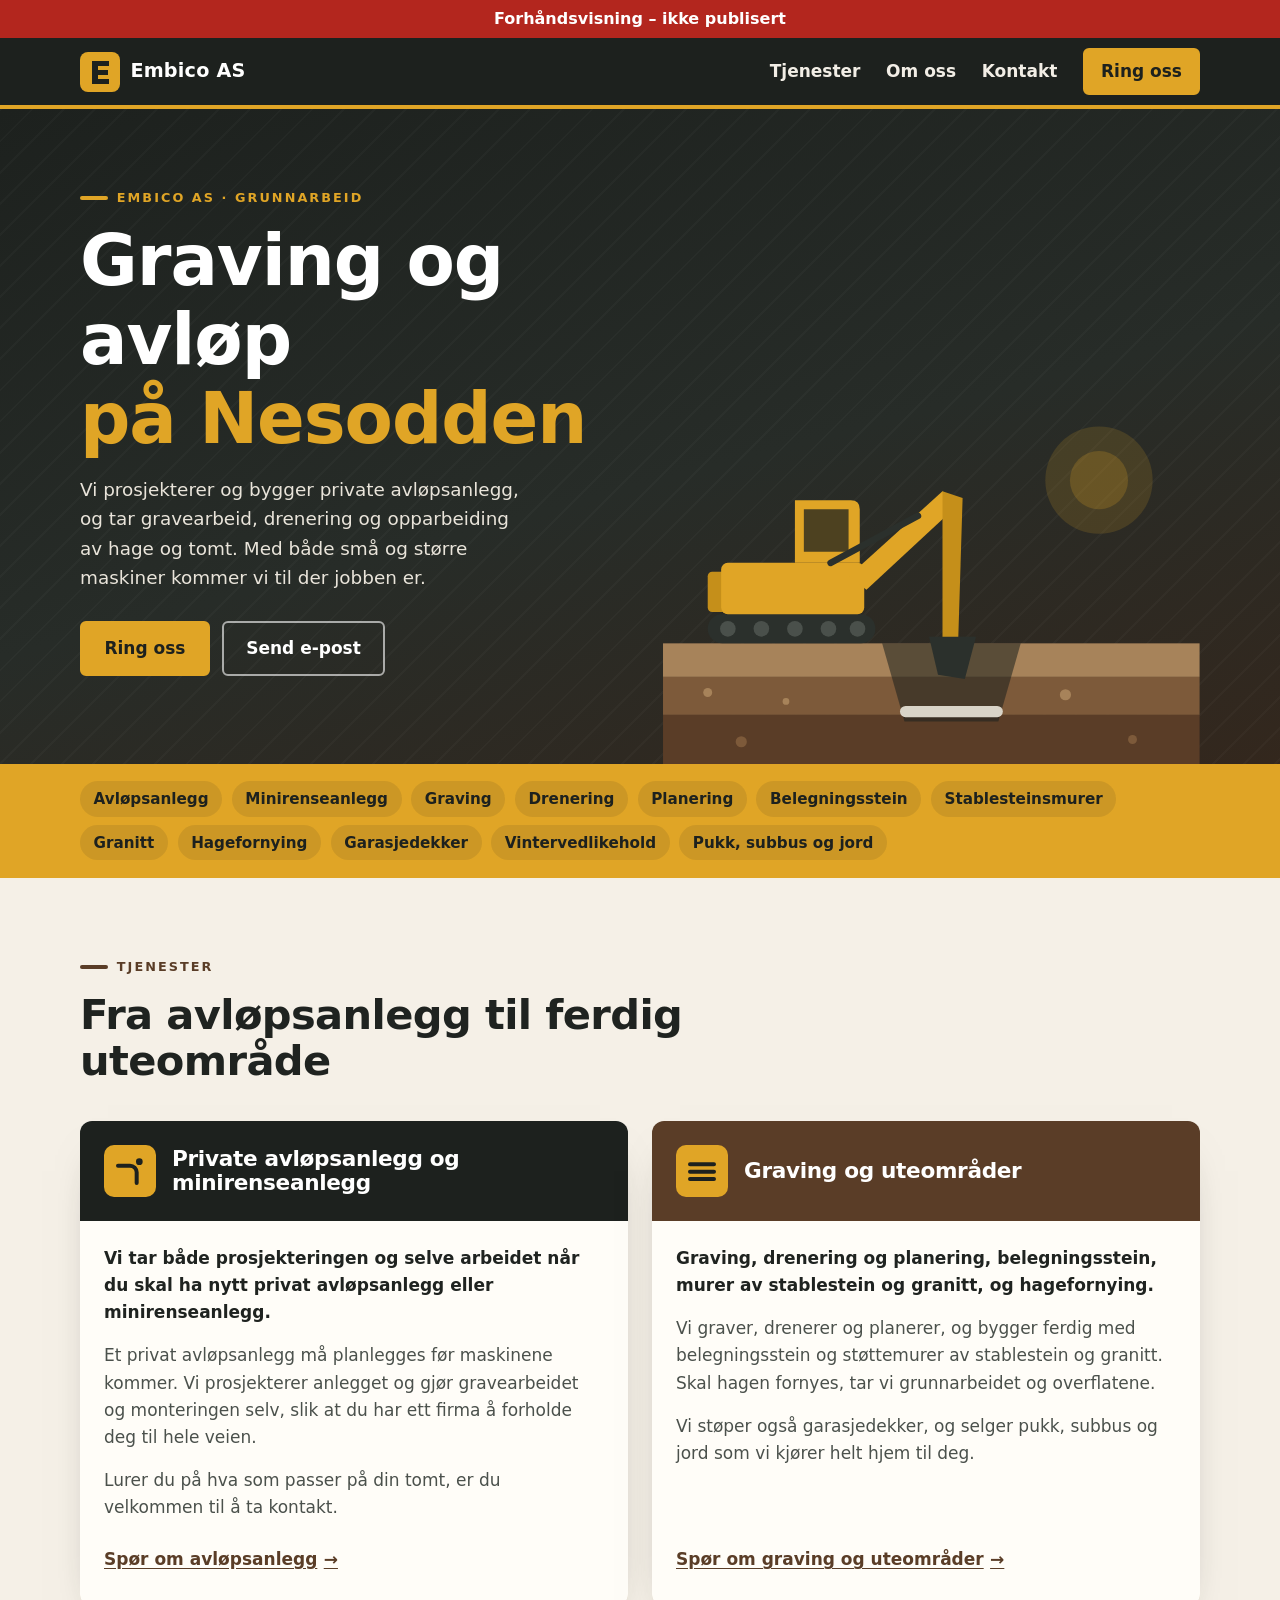
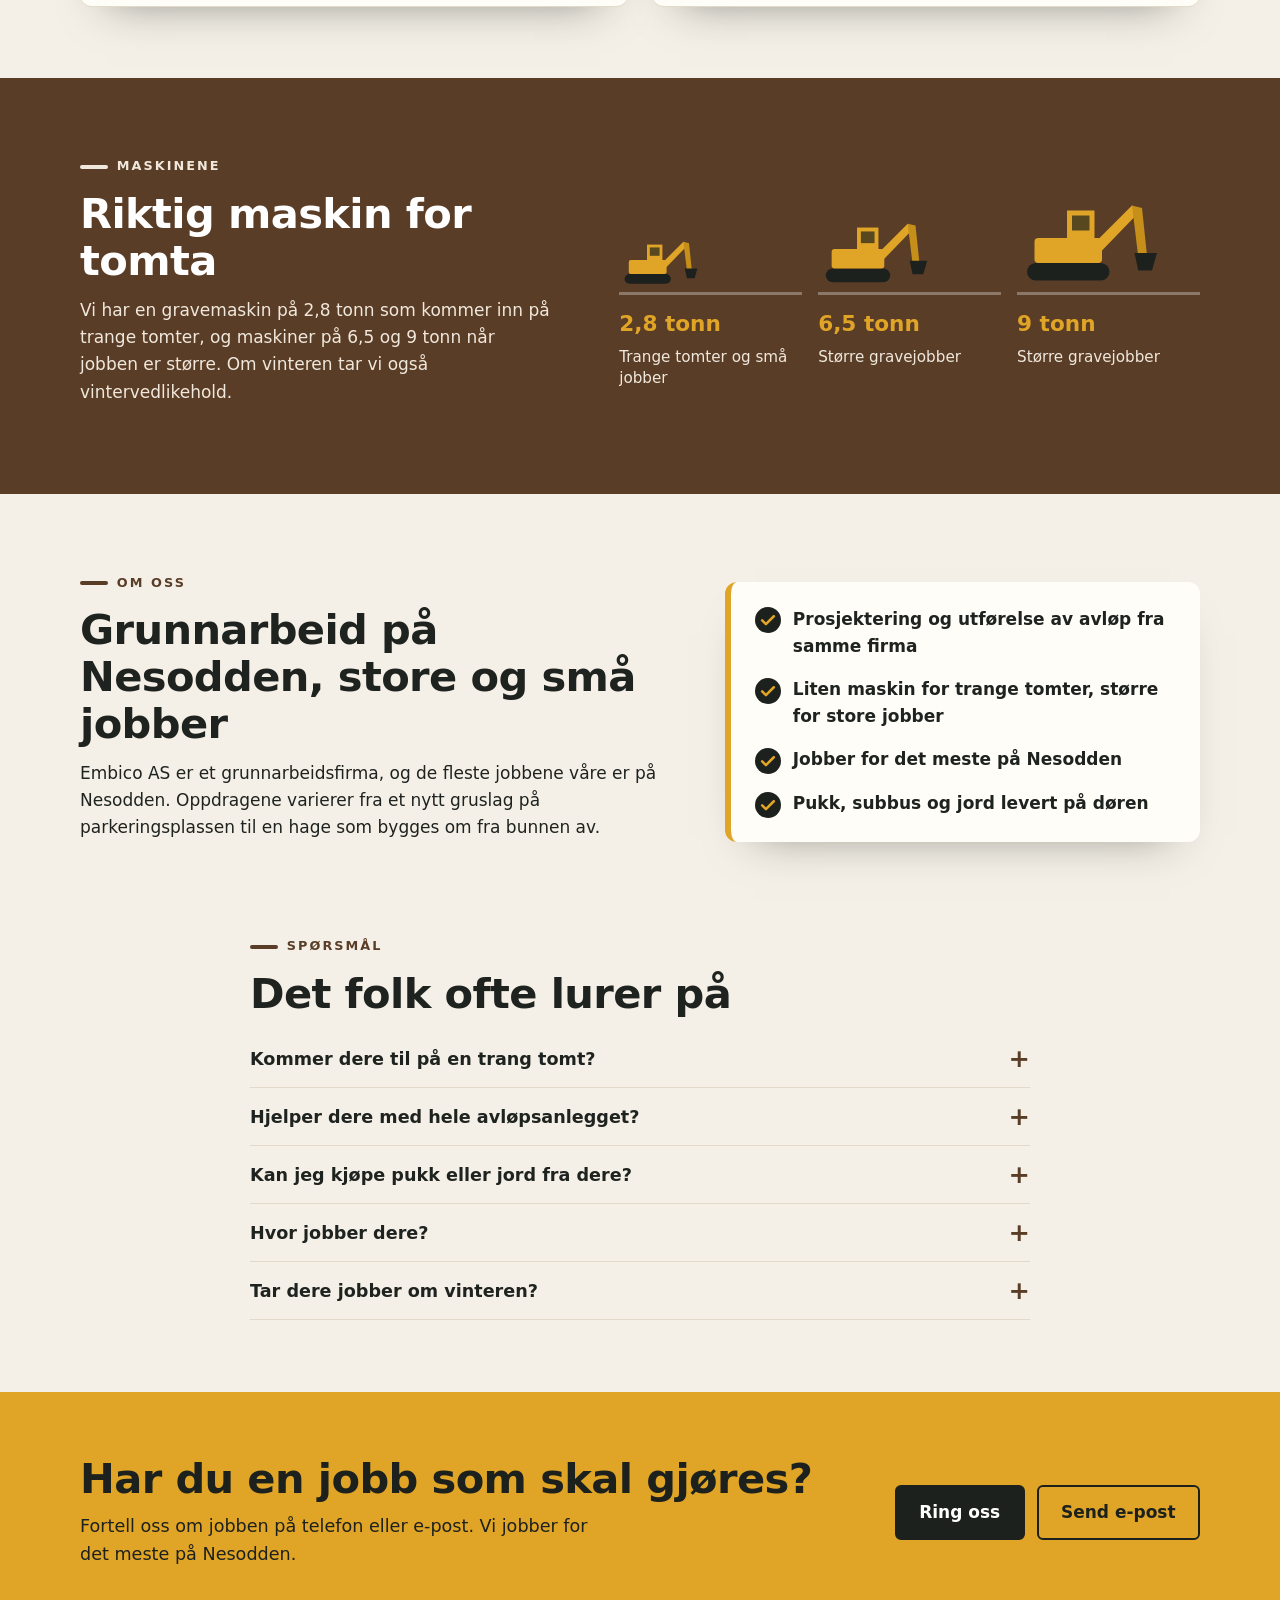
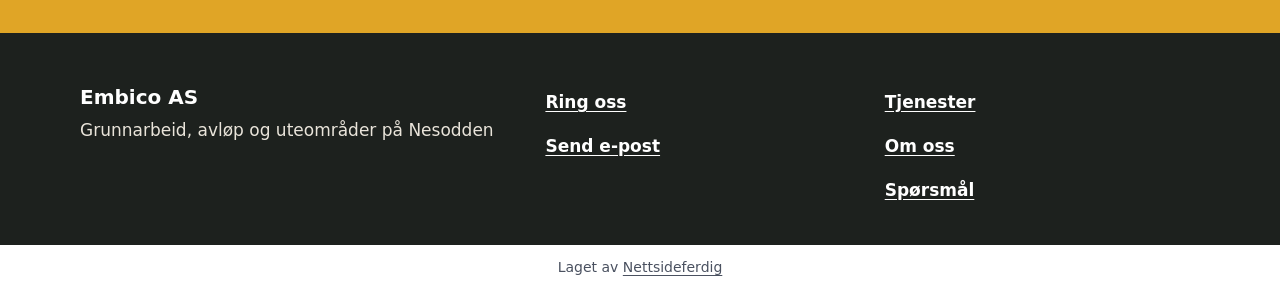
==== index.html @ fac458a9 "Forhåndsvisning" ====
<!doctype html>
<html lang="nb">
<head>
<meta charset="utf-8">
<meta name="viewport" content="width=device-width, initial-scale=1">
<title>Graving Nesodden – avløp og grunnarbeid | Embico AS</title>
<meta name="description" content="Graving, drenering, private avløpsanlegg og minirenseanlegg, belegningsstein og murer på Nesodden. Embico AS tar store og små jobber.">
<link rel="canonical" href="https://andersmathisen7-design.github.io/side-embico-as-648cda55/">
<meta property="og:type" content="website">
<meta property="og:locale" content="nb_NO">
<meta property="og:site_name" content="Embico AS">
<meta property="og:title" content="Graving Nesodden – avløp og grunnarbeid | Embico AS">
<meta property="og:description" content="Graving, drenering, private avløpsanlegg og minirenseanlegg, belegningsstein og murer på Nesodden. Embico AS tar store og små jobber.">
<meta property="og:url" content="https://andersmathisen7-design.github.io/side-embico-as-648cda55/">
<meta http-equiv="Content-Security-Policy" content="default-src 'none'; style-src 'self'; img-src 'self'; manifest-src 'self'; worker-src 'self'; script-src 'self'">
<link rel="stylesheet" href="./style.css">
<meta name="theme-color" content="#e0a526">
<link rel="manifest" href="./manifest.webmanifest">
<link rel="icon" href="./icon.svg" type="image/svg+xml">
<script src="./pwa.js" defer></script>
<meta name="robots" content="noindex,nofollow">
<script type="application/ld+json">{"@context":"https://schema.org","@type":"HomeAndConstructionBusiness","name":"Embico AS","description":"Graving, drenering, private avløpsanlegg og minirenseanlegg, belegningsstein og murer på Nesodden. Embico AS tar store og små jobber.","email":"post@embico.no","areaServed":"Nesodden","url":"https://andersmathisen7-design.github.io/side-embico-as-648cda55","telephone":"955 29 686"}</script>
</head>
<body>
<div class="forhandsstripe">Forhåndsvisning – ikke publisert</div>
<header class="topp"><div class="wrap topp-inner"><a class="logo" href="./" aria-label="Til forsiden"><svg viewBox="0 0 40 40" aria-hidden="true"><rect width="40" height="40" rx="8" fill="#e0a526"/><path d="M12 9h17v5H18v4h10v5H18v4h11v5H12z" fill="#1d211e"/></svg><span>Embico AS</span></a><nav aria-label="Hovedmeny"><ul><li><a href="./#tjenester">Tjenester</a></li><li><a href="./#om">Om oss</a></li><li><a href="./#kontakt">Kontakt</a></li><li><a class="knapp liten" href="tel:95529686">Ring oss</a></li></ul></nav></div></header>
<main>
<section class="hero" aria-labelledby="h-topp"><div class="wrap hero-grid"><div class="hero-tekst"><p class="kicker">Embico AS · grunnarbeid</p><h1 id="h-topp">Graving og avløp <span>på Nesodden</span></h1><p class="ingress">Vi prosjekterer og bygger private avløpsanlegg, og tar gravearbeid, drenering og opparbeiding av hage og tomt. Med både små og større maskiner kommer vi til der jobben er.</p><div class="knapper"><a class="knapp" href="tel:95529686">Ring oss</a><a class="knapp sekundar" href="mailto:post@embico.no">Send e-post</a></div></div><div class="hero-figur"><svg viewBox="0 0 480 340" aria-hidden="true"><circle cx="390" cy="86" r="48" fill="#e0a526" opacity=".16"/><circle cx="390" cy="86" r="26" fill="#e0a526" opacity=".22"/><rect x="0" y="232" width="480" height="30" fill="#a7835a"/><rect x="0" y="262" width="480" height="34" fill="#7d5a3a"/><rect x="0" y="296" width="480" height="44" fill="#5a3d27"/><circle cx="40" cy="276" r="4" fill="#a7835a"/><circle cx="110" cy="284" r="3" fill="#a7835a"/><circle cx="360" cy="278" r="5" fill="#a7835a"/><circle cx="420" cy="318" r="4" fill="#7d5a3a"/><circle cx="70" cy="320" r="5" fill="#7d5a3a"/><path d="M196 232L216 302H300L320 232Z" fill="#1d211e" opacity=".55"/><rect x="212" y="288" width="92" height="10" rx="5" fill="#d9d4c8"/><rect x="40" y="206" width="150" height="26" rx="13" fill="#2b302c"/><circle cx="58" cy="219" r="7" fill="#4a504b"/><circle cx="88" cy="219" r="7" fill="#4a504b"/><circle cx="118" cy="219" r="7" fill="#4a504b"/><circle cx="148" cy="219" r="7" fill="#4a504b"/><circle cx="174" cy="219" r="7" fill="#4a504b"/><rect x="40" y="168" width="22" height="36" rx="4" fill="#c58f1a"/><rect x="52" y="160" width="128" height="46" rx="6" fill="#e0a526"/><path d="M118 104H168Q176 104 176 112V160H118Z" fill="#e0a526"/><path d="M126 112H166V150H126Z" fill="#1d211e" opacity=".75"/><path d="M166 172L250 96L264 108L182 184Z" fill="#e0a526"/><line x1="150" y1="160" x2="228" y2="118" stroke="#2b302c" stroke-width="6" stroke-linecap="round"/><path d="M250 96L268 102L264 232L250 230Z" fill="#c58f1a"/><path d="M238 226H280L270 264L246 260Z" fill="#2b302c"/></svg></div></div></section><section class="stikkord" aria-label="Dette gjør vi"><div class="wrap"><ul class="chips"><li>Avløpsanlegg</li><li>Minirenseanlegg</li><li>Graving</li><li>Drenering</li><li>Planering</li><li>Belegningsstein</li><li>Stablesteinsmurer</li><li>Granitt</li><li>Hagefornying</li><li>Garasjedekker</li><li>Vintervedlikehold</li><li>Pukk, subbus og jord</li></ul></div></section><section id="tjenester" class="tjenester" aria-labelledby="h-tj"><div class="wrap"><div class="seksjon-topp"><p class="kicker mork">Tjenester</p><h2 id="h-tj">Fra avløpsanlegg til ferdig uteområde</h2></div><div class="kort-grid"><article class="tjeneste"><div class="tj-topp"><svg class="ikon" viewBox="0 0 48 48" aria-hidden="true"><path d="M6 16h18a10 10 0 0 1 10 10v16" fill="none" stroke="currentColor" stroke-width="6" stroke-linecap="round"/><circle cx="38" cy="10" r="5" fill="currentColor"/></svg><h3>Private avløpsanlegg og minirenseanlegg</h3></div><div class="tj-kropp"><p class="kort">Vi tar både prosjekteringen og selve arbeidet når du skal ha nytt privat avløpsanlegg eller minirenseanlegg.</p><p>Et privat avløpsanlegg må planlegges før maskinene kommer. Vi prosjekterer anlegget og gjør gravearbeidet og monteringen selv, slik at du har ett firma å forholde deg til hele veien.</p><p>Lurer du på hva som passer på din tomt, er du velkommen til å ta kontakt.</p><a class="pil" href="./#kontakt">Spør om avløpsanlegg</a></div></article><article class="tjeneste jord"><div class="tj-topp"><svg class="ikon" viewBox="0 0 48 48" aria-hidden="true"><path d="M6 14h36M6 25h36M6 36h36" fill="none" stroke="currentColor" stroke-width="6" stroke-linecap="round"/></svg><h3>Graving og uteområder</h3></div><div class="tj-kropp"><p class="kort">Graving, drenering og planering, belegningsstein, murer av stablestein og granitt, og hagefornying.</p><p>Vi graver, drenerer og planerer, og bygger ferdig med belegningsstein og støttemurer av stablestein og granitt. Skal hagen fornyes, tar vi grunnarbeidet og overflatene.</p><p>Vi støper også garasjedekker, og selger pukk, subbus og jord som vi kjører helt hjem til deg.</p><a class="pil" href="./#kontakt">Spør om graving og uteområder</a></div></article></div></div></section><section class="maskiner" aria-labelledby="h-mask"><div class="wrap mask-grid"><div class="mask-intro"><p class="kicker">Maskinene</p><h2 id="h-mask">Riktig maskin for tomta</h2><p>Vi har en gravemaskin på 2,8 tonn som kommer inn på trange tomter, og maskiner på 6,5 og 9 tonn når jobben er større. Om vinteren tar vi også vintervedlikehold.</p></div><ul class="mask-liste"><li><div class="gm-boks"><svg class="gm gm-s" viewBox="0 0 120 80" aria-hidden="true"><rect x="8" y="60" width="66" height="14" rx="7" fill="#1d211e"/><rect x="14" y="40" width="54" height="20" rx="3" fill="#e0a526"/><path d="M40 18H62V40H40Z" fill="#e0a526"/><path d="M44 22H58V34H44Z" fill="#1d211e" opacity=".7"/><path d="M62 44L92 14L98 19L68 50Z" fill="#e0a526"/><path d="M92 14L100 16L104 54L97 55Z" fill="#c58f1a"/><path d="M94 52H112L108 66H97Z" fill="#1d211e"/></svg></div><strong>2,8 tonn</strong><span>Trange tomter og små jobber</span></li><li><div class="gm-boks"><svg class="gm gm-m" viewBox="0 0 120 80" aria-hidden="true"><rect x="8" y="60" width="66" height="14" rx="7" fill="#1d211e"/><rect x="14" y="40" width="54" height="20" rx="3" fill="#e0a526"/><path d="M40 18H62V40H40Z" fill="#e0a526"/><path d="M44 22H58V34H44Z" fill="#1d211e" opacity=".7"/><path d="M62 44L92 14L98 19L68 50Z" fill="#e0a526"/><path d="M92 14L100 16L104 54L97 55Z" fill="#c58f1a"/><path d="M94 52H112L108 66H97Z" fill="#1d211e"/></svg></div><strong>6,5 tonn</strong><span>Større gravejobber</span></li><li><div class="gm-boks"><svg class="gm gm-l" viewBox="0 0 120 80" aria-hidden="true"><rect x="8" y="60" width="66" height="14" rx="7" fill="#1d211e"/><rect x="14" y="40" width="54" height="20" rx="3" fill="#e0a526"/><path d="M40 18H62V40H40Z" fill="#e0a526"/><path d="M44 22H58V34H44Z" fill="#1d211e" opacity=".7"/><path d="M62 44L92 14L98 19L68 50Z" fill="#e0a526"/><path d="M92 14L100 16L104 54L97 55Z" fill="#c58f1a"/><path d="M94 52H112L108 66H97Z" fill="#1d211e"/></svg></div><strong>9 tonn</strong><span>Større gravejobber</span></li></ul></div></section><section id="om" class="om" aria-labelledby="h-om"><div class="wrap om-grid"><div><p class="kicker mork">Om oss</p><h2 id="h-om">Grunnarbeid på Nesodden, store og små jobber</h2><p>Embico AS er et grunnarbeidsfirma, og de fleste jobbene våre er på Nesodden. Oppdragene varierer fra et nytt gruslag på parkeringsplassen til en hage som bygges om fra bunnen av.</p></div><ul class="fordeler"><li><svg viewBox="0 0 24 24" aria-hidden="true"><path d="M5 12.5l4.5 4.5L19 7.5" fill="none" stroke="currentColor" stroke-width="3" stroke-linecap="round" stroke-linejoin="round"/></svg>Prosjektering og utførelse av avløp fra samme firma</li><li><svg viewBox="0 0 24 24" aria-hidden="true"><path d="M5 12.5l4.5 4.5L19 7.5" fill="none" stroke="currentColor" stroke-width="3" stroke-linecap="round" stroke-linejoin="round"/></svg>Liten maskin for trange tomter, større for store jobber</li><li><svg viewBox="0 0 24 24" aria-hidden="true"><path d="M5 12.5l4.5 4.5L19 7.5" fill="none" stroke="currentColor" stroke-width="3" stroke-linecap="round" stroke-linejoin="round"/></svg>Jobber for det meste på Nesodden</li><li><svg viewBox="0 0 24 24" aria-hidden="true"><path d="M5 12.5l4.5 4.5L19 7.5" fill="none" stroke="currentColor" stroke-width="3" stroke-linecap="round" stroke-linejoin="round"/></svg>Pukk, subbus og jord levert på døren</li></ul></div></section><section id="sporsmal" class="faq" aria-labelledby="h-faq"><div class="wrap smal"><p class="kicker mork">Spørsmål</p><h2 id="h-faq">Det folk ofte lurer på</h2><details><summary>Kommer dere til på en trang tomt?</summary><p>Ja. Vi har en gravemaskin på 2,8 tonn som passer til små jobber der det er lite plass.</p></details><details><summary>Hjelper dere med hele avløpsanlegget?</summary><p>Vi tar både prosjekteringen og utførelsen av private avløpsanlegg og minirenseanlegg.</p></details><details><summary>Kan jeg kjøpe pukk eller jord fra dere?</summary><p>Ja, vi selger pukk, subbus og jord og kjører det hjem til deg.</p></details><details><summary>Hvor jobber dere?</summary><p>Vi jobber for det meste på Nesodden.</p></details><details><summary>Tar dere jobber om vinteren?</summary><p>Ja, vi tar vintervedlikehold.</p></details></div></section><section id="kontakt" class="kontakt" aria-labelledby="h-kontakt"><div class="wrap kontakt-boks"><div><h2 id="h-kontakt">Har du en jobb som skal gjøres?</h2><p>Fortell oss om jobben på telefon eller e-post. Vi jobber for det meste på Nesodden.</p></div><div class="knapper"><a class="knapp mork" href="tel:95529686">Ring oss</a><a class="knapp kant" href="mailto:post@embico.no">Send e-post</a></div></div></section>
</main>
<footer class="bunn"><div class="wrap bunn-grid"><div><p class="bunn-navn">Embico AS</p><p>Grunnarbeid, avløp og uteområder på Nesodden</p></div><address><a href="tel:95529686">Ring oss</a><a href="mailto:post@embico.no">Send e-post</a></address><nav aria-label="Bunnmeny"><a href="./#tjenester">Tjenester</a><a href="./#om">Om oss</a><a href="./#sporsmal">Spørsmål</a></nav></div></footer>
<p class="nf-byra">Laget av <a href="https://nettsideferdig.no/">Nettsideferdig</a></p>
</body>
</html>
---- style.css ----
/* Fast fra Sidefabrikken: bestillingswidgeten. */
:root { --nf-farge: #e0a526; }
#nf-bestill [hidden] { display: none !important; }
#nf-bestill button { font: inherit; padding: 0.5rem 0.9rem; margin: 0.2rem; border: 1px solid var(--nf-farge); border-radius: 6px; background: #fff; color: var(--nf-farge); cursor: pointer; }
#nf-bestill button:disabled { opacity: 0.6; }
#nf-bestill .nf-knapp { background: var(--nf-farge); color: #fff; }
#nf-bestill .nf-tjeneste { display: block; width: 100%; text-align: left; }
#nf-bestill .nf-tjeneste small, #nf-bestill .nf-vare small { display: block; color: #555; }
#nf-bestill .nf-felt { display: block; margin: 0.5rem 0; }
#nf-bestill input, #nf-bestill select, #nf-bestill textarea { font: inherit; padding: 0.4rem; border: 1px solid #c5cad3; border-radius: 4px; display: block; width: 100%; max-width: 24rem; }
#nf-bestill input[type="checkbox"], #nf-bestill input[type="radio"] { display: inline-block; width: auto; margin: 0 0.4rem 0 0; vertical-align: middle; }
#nf-bestill .nf-rad { display: flex; flex-wrap: wrap; gap: 0.5rem; }
#nf-bestill .nf-vare { padding: 0.4rem 0; border-bottom: 1px solid #e3e6eb; }
#nf-bestill .nf-feil, #nf-bestill .nf-utsolgt { color: #b3261e; }
#nf-bestill .nf-test { background: #fff4e5; padding: 0.4rem 0.8rem; border-radius: 6px; }
#nf-bestill .nf-oppsummering { font-weight: 600; }
#nf-bestill .nf-faner { display: flex; flex-wrap: wrap; gap: 0.25rem; margin: 0.5rem 0 1rem; }
#nf-bestill .nf-fane.nf-valgt, #nf-bestill .nf-dag.nf-valgt { background: var(--nf-farge); color: #fff; }
#nf-bestill .nf-adresse { position: relative; max-width: 24rem; }
#nf-bestill .nf-forslag { position: absolute; top: 100%; left: 0; right: 0; z-index: 10; max-height: 15rem; overflow-y: auto; background: #fff; border: 1px solid #c5cad3; border-radius: 4px; box-shadow: 0 4px 12px rgba(0, 0, 0, 0.15); }
#nf-bestill .nf-forslag button { display: block; width: 100%; margin: 0; border: 0; border-radius: 0; padding: 0.5rem 0.75rem; text-align: left; color: inherit; }
#nf-bestill .nf-forslag button:hover, #nf-bestill .nf-forslag button:focus { background: #f4f7fb; }
#nf-bestill .nf-dager { display: flex; flex-wrap: wrap; gap: 0.25rem; margin: 0.5rem 0; }
#nf-bestill .nf-dag.nf-full { text-decoration: line-through; color: #777; border-color: #c5cad3; }
#nf-bestill .nf-tillegg { margin: 0.5rem 0; }
#nf-bestill .nf-sporsmal { margin: 0.8rem 0; }
#nf-bestill .nf-hjelp { display: block; font-size: 0.875rem; color: #666; margin: 0.15rem 0 0.25rem; }
#nf-bestill .nf-sum { font-weight: 700; font-size: 1.15rem; }
#nf-bestill .nf-ja-nei { display: flex; gap: 1.5rem; margin-top: 0.25rem; }
.prisliste table { border-collapse: collapse; width: 100%; max-width: 36rem; }
.prisliste th, .prisliste td { text-align: left; padding: 0.4rem 0.6rem 0.4rem 0; border-bottom: 1px solid #e3e6eb; vertical-align: top; }
.prisliste td:last-child, .prisliste th:last-child { text-align: right; white-space: nowrap; padding-right: 0; }
.prisliste small { color: #555; }
.prisliste .prisinfo { font-size: 0.875rem; color: #555; }

main > section.melding, main > section.bestill { box-sizing: border-box; max-width: 42rem; margin: 0 auto; padding: 2.5rem 1.25rem 3.5rem; }
.nf-skjema .nf-felt { display: block; margin: 0.75rem 0; }
.nf-skjema label, .nf-skjema legend { display: block; font-weight: 600; }
.nf-skjema fieldset { border: 0; padding: 0; margin: 0.75rem 0; min-width: 0; }
.nf-skjema fieldset label { font-weight: 400; }
.nf-skjema input, .nf-skjema textarea { font: inherit; padding: 0.5rem; border: 1px solid #c5cad3; border-radius: 4px; display: block; width: 100%; max-width: 32rem; }
.nf-skjema input[type="radio"] { display: inline-block; width: auto; margin: 0 0.4rem 0 0; vertical-align: middle; }
.nf-skjema input:focus, .nf-skjema textarea:focus { outline: 2px solid var(--nf-farge); outline-offset: 1px; }
.nf-skjema button { font: inherit; font-weight: 600; border: 0; cursor: pointer; padding: 0.85rem 1.5rem; border-radius: 6px; background: var(--nf-farge); color: #fff; min-height: 44px; }
.nf-skjema .nf-info { font-size: 0.875rem; color: #555; }

/* Designet */
:root{--gul:#e0a526;--gul-mork:#c58f1a;--mork:#1d211e;--jord:#5a3d27;--sand:#f5f0e7;--kort:#fffdf8;--tekst:#1f2320;--dempet:#4b514c;--linje:#e2d9c8}*,*::before,*::after{box-sizing:border-box}body{margin:0;font-family:system-ui,"Segoe UI",Helvetica,Arial,sans-serif;font-size:1.0625rem;line-height:1.6;color:var(--tekst);background:var(--sand)}img{display:block;width:100%;height:auto}h1,h2,h3{line-height:1.12;letter-spacing:-.015em;margin:0 0 .8rem}h2{font-size:clamp(1.8rem,5vw,2.6rem)}h3{font-size:1.3rem}p{margin:0 0 1rem}a{color:var(--jord);text-underline-offset:3px}a:focus-visible,summary:focus-visible{outline:3px solid var(--gul);outline-offset:3px;border-radius:4px}[id]{scroll-margin-top:84px}.wrap{width:min(1120px,calc(100% - 2.5rem));margin-inline:auto}.kicker{display:inline-flex;align-items:center;gap:.55rem;margin:0 0 .9rem;font-size:.8rem;font-weight:800;letter-spacing:.16em;text-transform:uppercase;color:var(--gul)}.kicker::before{content:"";width:28px;height:4px;border-radius:2px;background:currentColor}.kicker.mork{color:var(--jord)}.knapper{display:flex;flex-wrap:wrap;gap:.75rem}.knapp{display:inline-flex;align-items:center;justify-content:center;min-height:48px;padding:.75rem 1.4rem;border:2px solid var(--gul);border-radius:6px;background:var(--gul);color:var(--mork);font-weight:800;text-decoration:none;transition:background .15s,transform .15s}.knapp:hover{background:#efb942;transform:translateY(-1px)}.knapp.sekundar{background:transparent;color:#fff;border-color:rgba(255,255,255,.6)}.knapp.sekundar:hover{background:rgba(255,255,255,.1)}.knapp.mork{background:var(--mork);border-color:var(--mork);color:#fff}.knapp.mork:hover{background:#333a35}.knapp.kant{background:transparent;border-color:var(--mork);color:var(--mork)}.knapp.kant:hover{background:rgba(29,33,30,.08)}.knapp.liten{min-height:44px;padding:.5rem 1rem}.topp{background:var(--mork);color:#fff;border-bottom:4px solid var(--gul)}.topp-inner{display:flex;flex-wrap:wrap;align-items:center;justify-content:space-between;gap:.25rem 1.5rem;padding:.6rem 0}.logo{display:inline-flex;align-items:center;gap:.65rem;min-height:44px;color:#fff;font-weight:800;font-size:1.2rem;text-decoration:none;letter-spacing:.01em}.logo svg{width:40px;height:40px;flex:none}.topp nav{width:100%}.topp ul{display:flex;flex-wrap:wrap;align-items:center;gap:.25rem 1rem;list-style:none;margin:0;padding:0}.topp nav a:not(.knapp){display:inline-flex;align-items:center;min-height:44px;color:#f2eee6;font-weight:600;text-decoration:none}.topp nav a:not(.knapp):hover{color:var(--gul)}.topp li:last-child{margin-left:auto}@media (min-width:760px){.topp{position:sticky;top:0;z-index:20}.topp nav{width:auto}.topp ul{gap:1.6rem}}.hero{position:relative;background:linear-gradient(165deg,#1d211e 0%,#272c28 55%,#33271d 100%);color:#fff;padding:2.75rem 0 0;overflow:hidden}.hero::before{content:"";position:absolute;inset:0;background:repeating-linear-gradient(135deg,rgba(255,255,255,.025) 0 2px,transparent 2px 22px);pointer-events:none}.hero-grid{position:relative;display:grid;gap:1.25rem;align-items:end}.hero h1{font-size:clamp(2.4rem,8vw,4.4rem);margin-bottom:1rem}.hero h1 span{display:block;color:var(--gul)}.ingress{font-size:1.15rem;max-width:38ch;color:#e9e4da}.hero .knapper{margin:1.75rem 0 1rem}.hero-figur{margin:0 -1.25rem}.hero-figur svg{display:block;width:100%;height:auto}@media (min-width:880px){.hero{padding-top:4.5rem}.hero-grid{grid-template-columns:1.05fr 1fr}.hero-tekst{padding-bottom:4.5rem}.hero-figur{margin:0}}.stikkord{background:var(--gul);padding:1.1rem 0}.chips{display:flex;flex-wrap:wrap;gap:.5rem .6rem;list-style:none;margin:0;padding:0}.chips li{padding:.35rem .85rem;border-radius:999px;background:rgba(29,33,30,.1);color:var(--mork);font-weight:700;font-size:.95rem}.tjenester{padding:4.5rem 0}.seksjon-topp{max-width:640px;margin-bottom:2.25rem}.kort-grid{display:grid;gap:1.5rem}@media (min-width:820px){.kort-grid{grid-template-columns:1fr 1fr}}.tjeneste{display:flex;flex-direction:column;background:var(--kort);border-radius:12px;overflow:hidden;box-shadow:0 1px 0 var(--linje),0 22px 44px -28px rgba(29,33,30,.55)}.tj-topp{display:flex;align-items:center;gap:1rem;padding:1.5rem;background:var(--mork);color:#fff}.tjeneste.jord .tj-topp{background:var(--jord)}.tj-topp h3{margin:0;font-size:1.35rem}.ikon{width:52px;height:52px;flex:none;padding:10px;border-radius:10px;background:var(--gul);color:var(--mork)}.tj-kropp{display:flex;flex-direction:column;flex:1;padding:1.5rem}.tj-kropp p{color:var(--dempet);max-width:60ch}.tj-kropp p.kort{font-weight:700;color:var(--tekst)}.pil{margin-top:auto;display:inline-flex;align-items:center;gap:.4rem;min-height:44px;font-weight:800;color:var(--jord)}.pil::after{content:"→"}.maskiner{background:var(--jord);color:#fff;padding:4.5rem 0}.mask-grid{display:grid;gap:2.5rem;align-items:center}.mask-intro p{color:#f0e8dc;max-width:46ch}.mask-liste{display:grid;grid-template-columns:repeat(3,1fr);gap:1rem;list-style:none;margin:0;padding:0;align-items:start}.mask-liste li{display:flex;flex-direction:column;gap:.35rem}.gm-boks{display:flex;align-items:flex-end;height:76px;padding-bottom:4px;border-bottom:3px solid rgba(255,255,255,.3)}.gm{display:block;width:auto}.gm-s{height:40px}.gm-m{height:54px}.gm-l{height:68px}.mask-liste strong{font-size:1.35rem;color:var(--gul);margin-top:.4rem}.mask-liste span{font-size:.95rem;color:#f0e8dc;line-height:1.35}@media (min-width:880px){.mask-grid{grid-template-columns:.9fr 1.1fr;gap:4rem}.gm-boks{height:112px}.gm-s{height:56px}.gm-m{height:78px}.gm-l{height:100px}}.om{padding:4.5rem 0}.om-grid{display:grid;gap:2rem}.om p{max-width:60ch}@media (min-width:880px){.om-grid{grid-template-columns:1.1fr .9fr;align-items:center;gap:4rem}}.fordeler{list-style:none;margin:0;padding:1.5rem;display:grid;gap:1rem;background:var(--kort);border-radius:12px;border-left:6px solid var(--gul);box-shadow:0 22px 44px -30px rgba(29,33,30,.5)}.fordeler li{display:flex;gap:.75rem;align-items:flex-start;font-weight:600}.fordeler svg{width:26px;height:26px;flex:none;padding:3px;border-radius:50%;background:var(--mork);color:var(--gul);margin-top:.1rem}.faq{padding:0 0 4.5rem}.smal{max-width:780px}.faq details{border-bottom:1px solid var(--linje)}.faq summary{display:flex;justify-content:space-between;align-items:center;gap:1rem;min-height:56px;padding:.9rem 0;font-weight:700;font-size:1.1rem;cursor:pointer;list-style:none}.faq summary::-webkit-details-marker{display:none}.faq summary::after{content:"+";font-size:1.6rem;line-height:1;color:var(--jord);flex:none}.faq details[open] summary::after{content:"−"}.faq details p{color:var(--dempet);padding-bottom:.5rem;max-width:62ch}.kontakt{background:var(--gul);padding:4rem 0;color:var(--mork)}.kontakt-boks{display:grid;gap:1.5rem}.kontakt h2{margin-bottom:.6rem}.kontakt p{font-size:1.1rem;max-width:46ch;margin:0}@media (min-width:820px){.kontakt-boks{grid-template-columns:1fr auto;align-items:center}}.bunn{background:var(--mork);color:#e9e4da;padding:3rem 0 2rem}.bunn-grid{display:grid;gap:1.5rem}.bunn p{margin:0 0 .3rem}.bunn-navn{font-weight:800;font-size:1.25rem;color:#fff}.bunn a{display:inline-flex;align-items:center;min-height:44px;color:#fff;font-weight:600}.bunn a:hover{color:var(--gul)}.bunn address,.bunn nav{display:flex;flex-direction:column;align-items:flex-start;font-style:normal}@media (min-width:760px){.bunn-grid{grid-template-columns:1.4fr 1fr 1fr}}

/* Fast fra Sidefabrikken */
.forhandsstripe { display: block !important; position: relative !important; z-index: 2147483647 !important; background: #b3261e !important; color: #fff !important; text-align: center !important; padding: 0.5rem 1rem !important; font: 600 1rem/1.4 system-ui, sans-serif !important; visibility: visible !important; opacity: 1 !important; max-height: none !important; height: auto !important; min-height: 0 !important; overflow: visible !important; margin: 0 !important; top: auto !important; left: auto !important; right: auto !important; bottom: auto !important; width: auto !important; transform: none !important; clip-path: none !important; filter: none !important; text-indent: 0 !important; font-size: 1rem !important; }
.nf-byra { display: block !important; position: static !important; inset: auto !important; z-index: auto !important; background: #fff !important; color: #4a5160 !important; text-align: center !important; padding: 0.75rem 1rem !important; margin: 0 !important; width: auto !important; max-width: none !important; height: auto !important; min-height: 0 !important; max-height: none !important; overflow: visible !important; visibility: visible !important; opacity: 1 !important; transform: none !important; clip-path: none !important; filter: none !important; font: 400 0.875rem/1.5 system-ui, sans-serif !important; letter-spacing: normal !important; text-indent: 0 !important; text-transform: none !important; }
.nf-byra a { display: inline !important; position: static !important; color: inherit !important; text-decoration: underline !important; font: inherit !important; visibility: visible !important; opacity: 1 !important; pointer-events: auto !important; }
.nf-felle { display: none !important; position: absolute !important; left: -10000px !important; width: 1px !important; height: 1px !important; overflow: hidden !important; }
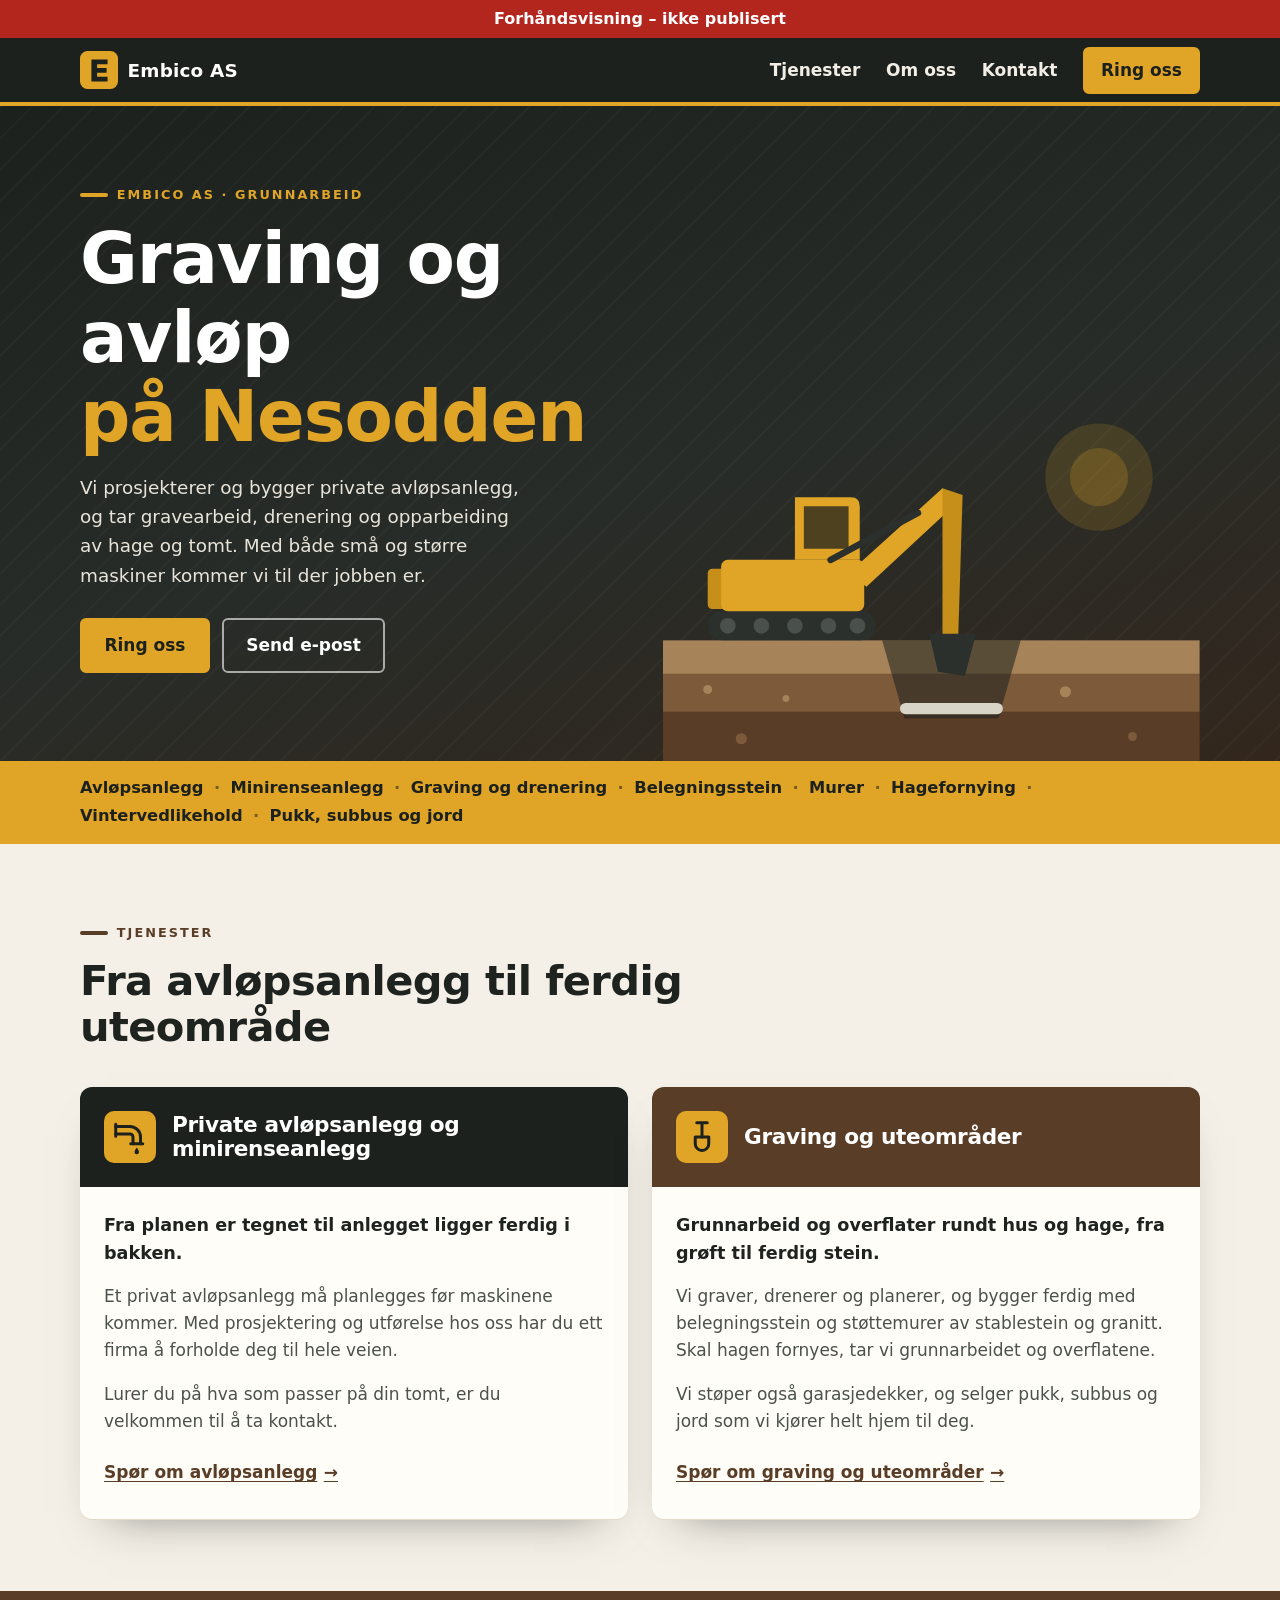
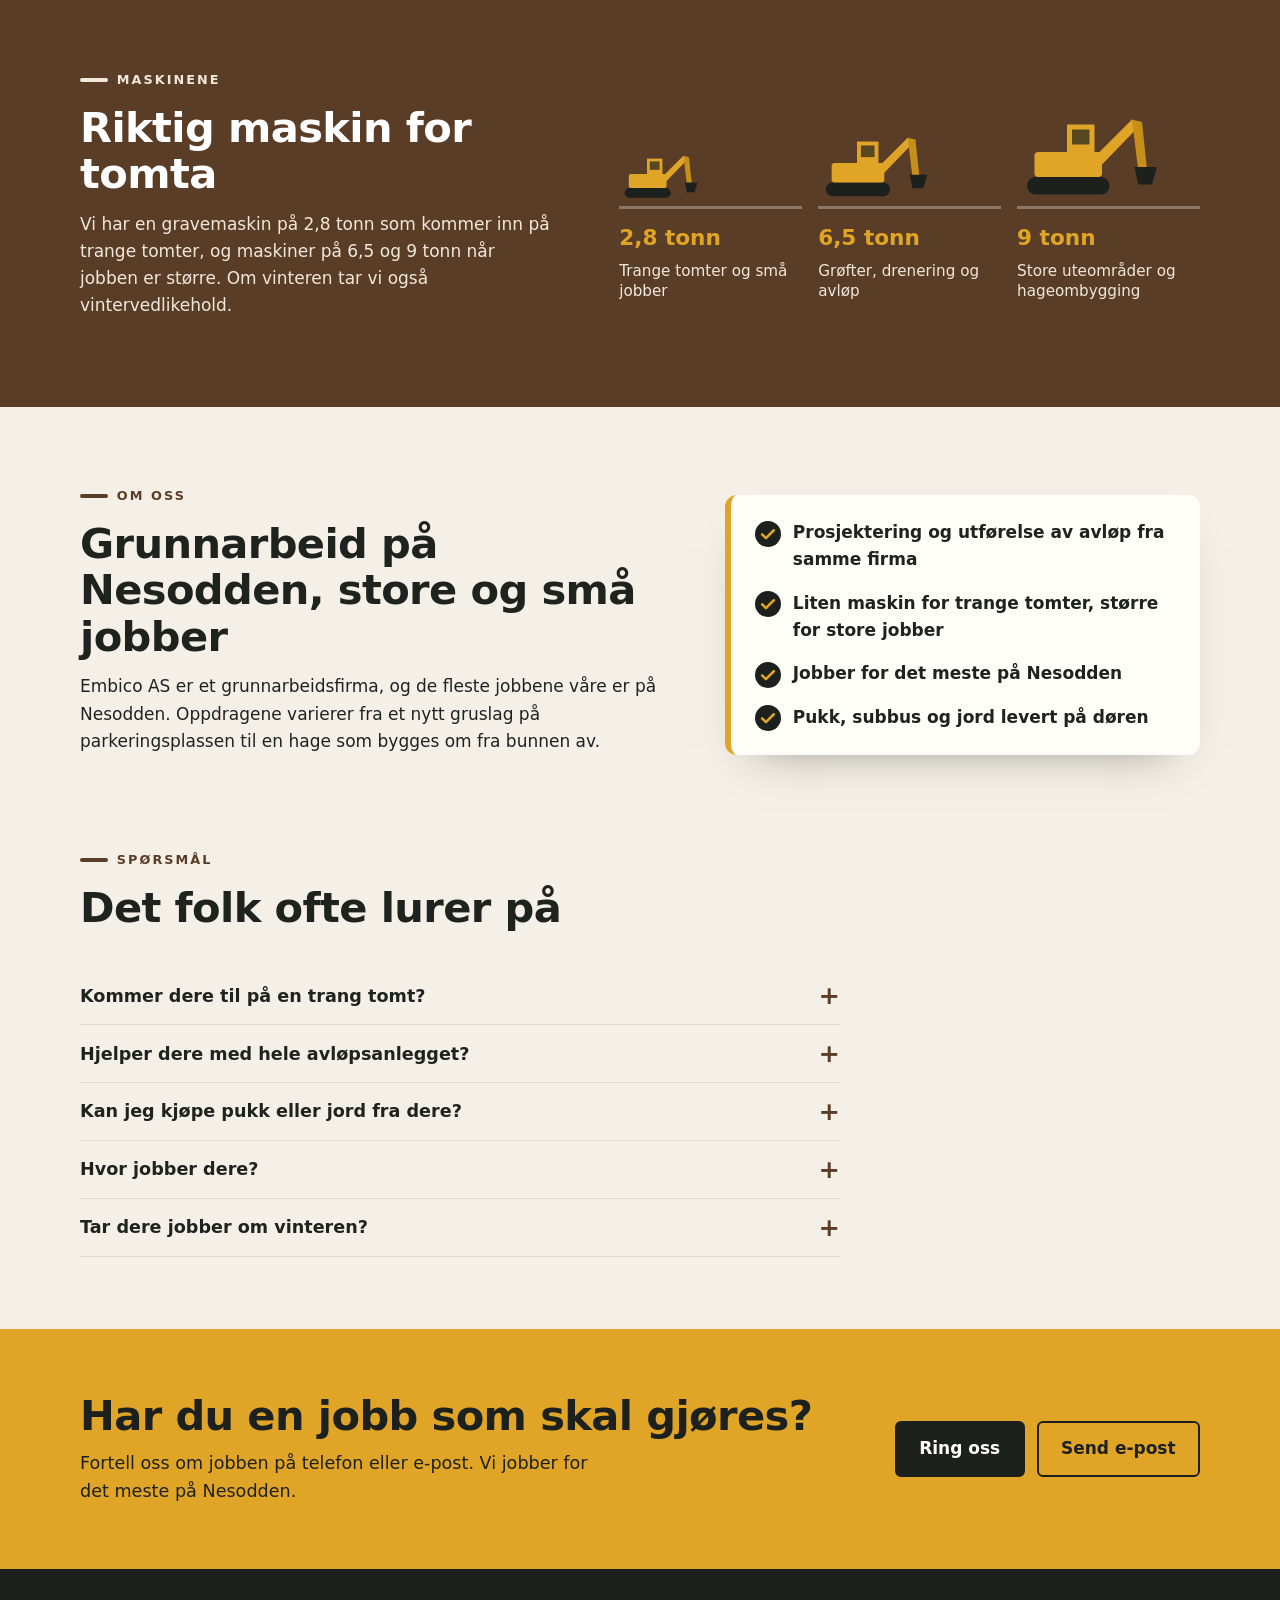
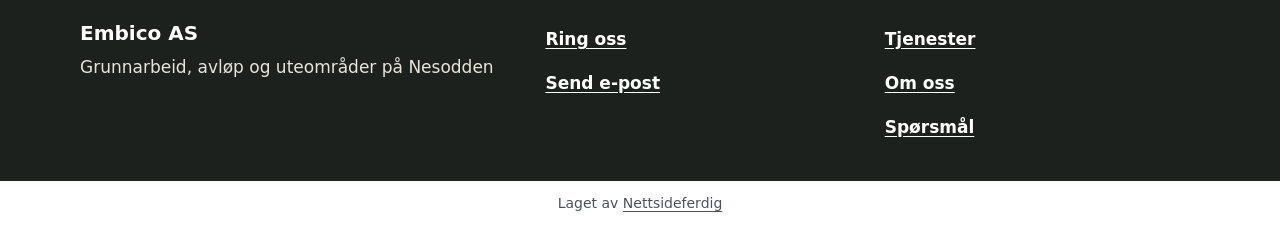
==== commit 9c78f12a: "Forhåndsvisning" ====
--- a/index.html
+++ b/index.html
@@ -23,9 +23,9 @@
 </head>
 <body>
 <div class="forhandsstripe">Forhåndsvisning – ikke publisert</div>
-<header class="topp"><div class="wrap topp-inner"><a class="logo" href="./" aria-label="Til forsiden"><svg viewBox="0 0 40 40" aria-hidden="true"><rect width="40" height="40" rx="8" fill="#e0a526"/><path d="M12 9h17v5H18v4h10v5H18v4h11v5H12z" fill="#1d211e"/></svg><span>Embico AS</span></a><nav aria-label="Hovedmeny"><ul><li><a href="./#tjenester">Tjenester</a></li><li><a href="./#om">Om oss</a></li><li><a href="./#kontakt">Kontakt</a></li><li><a class="knapp liten" href="tel:95529686">Ring oss</a></li></ul></nav></div></header>
+<header class="topp"><div class="wrap topp-inner"><a class="logo" href="./" aria-label="Til forsiden"><svg viewBox="0 0 40 40" aria-hidden="true"><rect width="40" height="40" rx="8" fill="#e0a526"/><path d="M12 9h17v5H18v4h10v5H18v4h11v5H12z" fill="#1d211e"/></svg><span>Embico AS</span></a><nav aria-label="Hovedmeny"><ul class="lenker"><li><a href="./#tjenester">Tjenester</a></li><li><a href="./#om">Om oss</a></li><li><a href="./#kontakt">Kontakt</a></li></ul><details class="meny"><summary aria-label="Meny" title="Meny"><svg viewBox="0 0 24 24" aria-hidden="true"><path d="M4 7h16M4 12h16M4 17h16" fill="none" stroke="currentColor" stroke-width="2.5" stroke-linecap="round"/></svg></summary><ul><li><a href="./#tjenester">Tjenester</a></li><li><a href="./#om">Om oss</a></li><li><a href="./#sporsmal">Spørsmål</a></li><li><a href="./#kontakt">Kontakt</a></li></ul></details></nav><a class="knapp liten" href="tel:95529686">Ring oss</a></div></header>
 <main>
-<section class="hero" aria-labelledby="h-topp"><div class="wrap hero-grid"><div class="hero-tekst"><p class="kicker">Embico AS · grunnarbeid</p><h1 id="h-topp">Graving og avløp <span>på Nesodden</span></h1><p class="ingress">Vi prosjekterer og bygger private avløpsanlegg, og tar gravearbeid, drenering og opparbeiding av hage og tomt. Med både små og større maskiner kommer vi til der jobben er.</p><div class="knapper"><a class="knapp" href="tel:95529686">Ring oss</a><a class="knapp sekundar" href="mailto:post@embico.no">Send e-post</a></div></div><div class="hero-figur"><svg viewBox="0 0 480 340" aria-hidden="true"><circle cx="390" cy="86" r="48" fill="#e0a526" opacity=".16"/><circle cx="390" cy="86" r="26" fill="#e0a526" opacity=".22"/><rect x="0" y="232" width="480" height="30" fill="#a7835a"/><rect x="0" y="262" width="480" height="34" fill="#7d5a3a"/><rect x="0" y="296" width="480" height="44" fill="#5a3d27"/><circle cx="40" cy="276" r="4" fill="#a7835a"/><circle cx="110" cy="284" r="3" fill="#a7835a"/><circle cx="360" cy="278" r="5" fill="#a7835a"/><circle cx="420" cy="318" r="4" fill="#7d5a3a"/><circle cx="70" cy="320" r="5" fill="#7d5a3a"/><path d="M196 232L216 302H300L320 232Z" fill="#1d211e" opacity=".55"/><rect x="212" y="288" width="92" height="10" rx="5" fill="#d9d4c8"/><rect x="40" y="206" width="150" height="26" rx="13" fill="#2b302c"/><circle cx="58" cy="219" r="7" fill="#4a504b"/><circle cx="88" cy="219" r="7" fill="#4a504b"/><circle cx="118" cy="219" r="7" fill="#4a504b"/><circle cx="148" cy="219" r="7" fill="#4a504b"/><circle cx="174" cy="219" r="7" fill="#4a504b"/><rect x="40" y="168" width="22" height="36" rx="4" fill="#c58f1a"/><rect x="52" y="160" width="128" height="46" rx="6" fill="#e0a526"/><path d="M118 104H168Q176 104 176 112V160H118Z" fill="#e0a526"/><path d="M126 112H166V150H126Z" fill="#1d211e" opacity=".75"/><path d="M166 172L250 96L264 108L182 184Z" fill="#e0a526"/><line x1="150" y1="160" x2="228" y2="118" stroke="#2b302c" stroke-width="6" stroke-linecap="round"/><path d="M250 96L268 102L264 232L250 230Z" fill="#c58f1a"/><path d="M238 226H280L270 264L246 260Z" fill="#2b302c"/></svg></div></div></section><section class="stikkord" aria-label="Dette gjør vi"><div class="wrap"><ul class="chips"><li>Avløpsanlegg</li><li>Minirenseanlegg</li><li>Graving</li><li>Drenering</li><li>Planering</li><li>Belegningsstein</li><li>Stablesteinsmurer</li><li>Granitt</li><li>Hagefornying</li><li>Garasjedekker</li><li>Vintervedlikehold</li><li>Pukk, subbus og jord</li></ul></div></section><section id="tjenester" class="tjenester" aria-labelledby="h-tj"><div class="wrap"><div class="seksjon-topp"><p class="kicker mork">Tjenester</p><h2 id="h-tj">Fra avløpsanlegg til ferdig uteområde</h2></div><div class="kort-grid"><article class="tjeneste"><div class="tj-topp"><svg class="ikon" viewBox="0 0 48 48" aria-hidden="true"><path d="M6 16h18a10 10 0 0 1 10 10v16" fill="none" stroke="currentColor" stroke-width="6" stroke-linecap="round"/><circle cx="38" cy="10" r="5" fill="currentColor"/></svg><h3>Private avløpsanlegg og minirenseanlegg</h3></div><div class="tj-kropp"><p class="kort">Vi tar både prosjekteringen og selve arbeidet når du skal ha nytt privat avløpsanlegg eller minirenseanlegg.</p><p>Et privat avløpsanlegg må planlegges før maskinene kommer. Vi prosjekterer anlegget og gjør gravearbeidet og monteringen selv, slik at du har ett firma å forholde deg til hele veien.</p><p>Lurer du på hva som passer på din tomt, er du velkommen til å ta kontakt.</p><a class="pil" href="./#kontakt">Spør om avløpsanlegg</a></div></article><article class="tjeneste jord"><div class="tj-topp"><svg class="ikon" viewBox="0 0 48 48" aria-hidden="true"><path d="M6 14h36M6 25h36M6 36h36" fill="none" stroke="currentColor" stroke-width="6" stroke-linecap="round"/></svg><h3>Graving og uteområder</h3></div><div class="tj-kropp"><p class="kort">Graving, drenering og planering, belegningsstein, murer av stablestein og granitt, og hagefornying.</p><p>Vi graver, drenerer og planerer, og bygger ferdig med belegningsstein og støttemurer av stablestein og granitt. Skal hagen fornyes, tar vi grunnarbeidet og overflatene.</p><p>Vi støper også garasjedekker, og selger pukk, subbus og jord som vi kjører helt hjem til deg.</p><a class="pil" href="./#kontakt">Spør om graving og uteområder</a></div></article></div></div></section><section class="maskiner" aria-labelledby="h-mask"><div class="wrap mask-grid"><div class="mask-intro"><p class="kicker">Maskinene</p><h2 id="h-mask">Riktig maskin for tomta</h2><p>Vi har en gravemaskin på 2,8 tonn som kommer inn på trange tomter, og maskiner på 6,5 og 9 tonn når jobben er større. Om vinteren tar vi også vintervedlikehold.</p></div><ul class="mask-liste"><li><div class="gm-boks"><svg class="gm gm-s" viewBox="0 0 120 80" aria-hidden="true"><rect x="8" y="60" width="66" height="14" rx="7" fill="#1d211e"/><rect x="14" y="40" width="54" height="20" rx="3" fill="#e0a526"/><path d="M40 18H62V40H40Z" fill="#e0a526"/><path d="M44 22H58V34H44Z" fill="#1d211e" opacity=".7"/><path d="M62 44L92 14L98 19L68 50Z" fill="#e0a526"/><path d="M92 14L100 16L104 54L97 55Z" fill="#c58f1a"/><path d="M94 52H112L108 66H97Z" fill="#1d211e"/></svg></div><strong>2,8 tonn</strong><span>Trange tomter og små jobber</span></li><li><div class="gm-boks"><svg class="gm gm-m" viewBox="0 0 120 80" aria-hidden="true"><rect x="8" y="60" width="66" height="14" rx="7" fill="#1d211e"/><rect x="14" y="40" width="54" height="20" rx="3" fill="#e0a526"/><path d="M40 18H62V40H40Z" fill="#e0a526"/><path d="M44 22H58V34H44Z" fill="#1d211e" opacity=".7"/><path d="M62 44L92 14L98 19L68 50Z" fill="#e0a526"/><path d="M92 14L100 16L104 54L97 55Z" fill="#c58f1a"/><path d="M94 52H112L108 66H97Z" fill="#1d211e"/></svg></div><strong>6,5 tonn</strong><span>Større gravejobber</span></li><li><div class="gm-boks"><svg class="gm gm-l" viewBox="0 0 120 80" aria-hidden="true"><rect x="8" y="60" width="66" height="14" rx="7" fill="#1d211e"/><rect x="14" y="40" width="54" height="20" rx="3" fill="#e0a526"/><path d="M40 18H62V40H40Z" fill="#e0a526"/><path d="M44 22H58V34H44Z" fill="#1d211e" opacity=".7"/><path d="M62 44L92 14L98 19L68 50Z" fill="#e0a526"/><path d="M92 14L100 16L104 54L97 55Z" fill="#c58f1a"/><path d="M94 52H112L108 66H97Z" fill="#1d211e"/></svg></div><strong>9 tonn</strong><span>Større gravejobber</span></li></ul></div></section><section id="om" class="om" aria-labelledby="h-om"><div class="wrap om-grid"><div><p class="kicker mork">Om oss</p><h2 id="h-om">Grunnarbeid på Nesodden, store og små jobber</h2><p>Embico AS er et grunnarbeidsfirma, og de fleste jobbene våre er på Nesodden. Oppdragene varierer fra et nytt gruslag på parkeringsplassen til en hage som bygges om fra bunnen av.</p></div><ul class="fordeler"><li><svg viewBox="0 0 24 24" aria-hidden="true"><path d="M5 12.5l4.5 4.5L19 7.5" fill="none" stroke="currentColor" stroke-width="3" stroke-linecap="round" stroke-linejoin="round"/></svg>Prosjektering og utførelse av avløp fra samme firma</li><li><svg viewBox="0 0 24 24" aria-hidden="true"><path d="M5 12.5l4.5 4.5L19 7.5" fill="none" stroke="currentColor" stroke-width="3" stroke-linecap="round" stroke-linejoin="round"/></svg>Liten maskin for trange tomter, større for store jobber</li><li><svg viewBox="0 0 24 24" aria-hidden="true"><path d="M5 12.5l4.5 4.5L19 7.5" fill="none" stroke="currentColor" stroke-width="3" stroke-linecap="round" stroke-linejoin="round"/></svg>Jobber for det meste på Nesodden</li><li><svg viewBox="0 0 24 24" aria-hidden="true"><path d="M5 12.5l4.5 4.5L19 7.5" fill="none" stroke="currentColor" stroke-width="3" stroke-linecap="round" stroke-linejoin="round"/></svg>Pukk, subbus og jord levert på døren</li></ul></div></section><section id="sporsmal" class="faq" aria-labelledby="h-faq"><div class="wrap smal"><p class="kicker mork">Spørsmål</p><h2 id="h-faq">Det folk ofte lurer på</h2><details><summary>Kommer dere til på en trang tomt?</summary><p>Ja. Vi har en gravemaskin på 2,8 tonn som passer til små jobber der det er lite plass.</p></details><details><summary>Hjelper dere med hele avløpsanlegget?</summary><p>Vi tar både prosjekteringen og utførelsen av private avløpsanlegg og minirenseanlegg.</p></details><details><summary>Kan jeg kjøpe pukk eller jord fra dere?</summary><p>Ja, vi selger pukk, subbus og jord og kjører det hjem til deg.</p></details><details><summary>Hvor jobber dere?</summary><p>Vi jobber for det meste på Nesodden.</p></details><details><summary>Tar dere jobber om vinteren?</summary><p>Ja, vi tar vintervedlikehold.</p></details></div></section><section id="kontakt" class="kontakt" aria-labelledby="h-kontakt"><div class="wrap kontakt-boks"><div><h2 id="h-kontakt">Har du en jobb som skal gjøres?</h2><p>Fortell oss om jobben på telefon eller e-post. Vi jobber for det meste på Nesodden.</p></div><div class="knapper"><a class="knapp mork" href="tel:95529686">Ring oss</a><a class="knapp kant" href="mailto:post@embico.no">Send e-post</a></div></div></section>
+<section class="hero" aria-labelledby="h-topp"><div class="wrap hero-grid"><div class="hero-tekst"><p class="kicker">Embico AS · grunnarbeid</p><h1 id="h-topp">Graving og avløp <span>på Nesodden</span></h1><p class="ingress">Vi prosjekterer og bygger private avløpsanlegg, og tar gravearbeid, drenering og opparbeiding av hage og tomt. Med både små og større maskiner kommer vi til der jobben er.</p><div class="knapper"><a class="knapp" href="tel:95529686">Ring oss</a><a class="knapp sekundar" href="mailto:post@embico.no">Send e-post</a></div></div><div class="hero-figur"><svg viewBox="0 0 480 340" aria-hidden="true"><circle cx="390" cy="86" r="48" fill="#e0a526" opacity=".16"/><circle cx="390" cy="86" r="26" fill="#e0a526" opacity=".22"/><rect x="0" y="232" width="480" height="30" fill="#a7835a"/><rect x="0" y="262" width="480" height="34" fill="#7d5a3a"/><rect x="0" y="296" width="480" height="44" fill="#5a3d27"/><circle cx="40" cy="276" r="4" fill="#a7835a"/><circle cx="110" cy="284" r="3" fill="#a7835a"/><circle cx="360" cy="278" r="5" fill="#a7835a"/><circle cx="420" cy="318" r="4" fill="#7d5a3a"/><circle cx="70" cy="320" r="5" fill="#7d5a3a"/><path d="M196 232L216 302H300L320 232Z" fill="#1d211e" opacity=".55"/><rect x="212" y="288" width="92" height="10" rx="5" fill="#d9d4c8"/><rect x="40" y="206" width="150" height="26" rx="13" fill="#2b302c"/><circle cx="58" cy="219" r="7" fill="#4a504b"/><circle cx="88" cy="219" r="7" fill="#4a504b"/><circle cx="118" cy="219" r="7" fill="#4a504b"/><circle cx="148" cy="219" r="7" fill="#4a504b"/><circle cx="174" cy="219" r="7" fill="#4a504b"/><rect x="40" y="168" width="22" height="36" rx="4" fill="#c58f1a"/><rect x="52" y="160" width="128" height="46" rx="6" fill="#e0a526"/><path d="M118 104H168Q176 104 176 112V160H118Z" fill="#e0a526"/><path d="M126 112H166V150H126Z" fill="#1d211e" opacity=".75"/><path d="M166 172L250 96L264 108L182 184Z" fill="#e0a526"/><line x1="150" y1="160" x2="228" y2="118" stroke="#2b302c" stroke-width="6" stroke-linecap="round"/><path d="M250 96L268 102L264 232L250 230Z" fill="#c58f1a"/><path d="M238 226H280L270 264L246 260Z" fill="#2b302c"/></svg></div></div></section><section class="stikkord" aria-label="Dette gjør vi"><div class="wrap"><ul class="chips"><li>Avløpsanlegg</li><li>Minirenseanlegg</li><li>Graving og drenering</li><li>Belegningsstein</li><li>Murer</li><li>Hagefornying</li><li>Vintervedlikehold</li><li>Pukk, subbus og jord</li></ul></div></section><section id="tjenester" class="tjenester" aria-labelledby="h-tj"><div class="wrap"><div class="seksjon-topp"><p class="kicker mork">Tjenester</p><h2 id="h-tj">Fra avløpsanlegg til ferdig uteområde</h2></div><div class="kort-grid"><article class="tjeneste"><div class="tj-topp"><svg class="ikon" viewBox="0 0 48 48" aria-hidden="true"><path d="M5 10h19a14 14 0 0 1 14 14v9M5 20h19a4 4 0 0 1 4 4v9" fill="none" stroke="currentColor" stroke-width="4" stroke-linecap="round" stroke-linejoin="round"/><path d="M5 7v16M25 33h16" fill="none" stroke="currentColor" stroke-width="4" stroke-linecap="round"/><path d="M33 38c-2 3-3 4.6-3 6a3 3 0 0 0 6 0c0-1.4-1-3-3-6z" fill="currentColor"/></svg><h3>Private avløpsanlegg og minirenseanlegg</h3></div><div class="tj-kropp"><p class="kort">Fra planen er tegnet til anlegget ligger ferdig i bakken.</p><p>Et privat avløpsanlegg må planlegges før maskinene kommer. Med prosjektering og utførelse hos oss har du ett firma å forholde deg til hele veien.</p><p>Lurer du på hva som passer på din tomt, er du velkommen til å ta kontakt.</p><a class="pil" href="./#kontakt">Spør om avløpsanlegg</a></div></article><article class="tjeneste jord"><div class="tj-topp"><svg class="ikon" viewBox="0 0 48 48" aria-hidden="true"><path d="M17 5h14M24 5v19" fill="none" stroke="currentColor" stroke-width="4" stroke-linecap="round"/><path d="M15 24h18v9a9 9 0 0 1-18 0z" fill="none" stroke="currentColor" stroke-width="4" stroke-linejoin="round"/></svg><h3>Graving og uteområder</h3></div><div class="tj-kropp"><p class="kort">Grunnarbeid og overflater rundt hus og hage, fra grøft til ferdig stein.</p><p>Vi graver, drenerer og planerer, og bygger ferdig med belegningsstein og støttemurer av stablestein og granitt. Skal hagen fornyes, tar vi grunnarbeidet og overflatene.</p><p>Vi støper også garasjedekker, og selger pukk, subbus og jord som vi kjører helt hjem til deg.</p><a class="pil" href="./#kontakt">Spør om graving og uteområder</a></div></article></div></div></section><section class="maskiner" aria-labelledby="h-mask"><div class="wrap mask-grid"><div class="mask-intro"><p class="kicker">Maskinene</p><h2 id="h-mask">Riktig maskin for tomta</h2><p>Vi har en gravemaskin på 2,8 tonn som kommer inn på trange tomter, og maskiner på 6,5 og 9 tonn når jobben er større. Om vinteren tar vi også vintervedlikehold.</p></div><ul class="mask-liste"><li><div class="gm-boks"><svg class="gm gm-s" viewBox="0 0 120 80" aria-hidden="true"><rect x="8" y="60" width="66" height="14" rx="7" fill="#1d211e"/><rect x="14" y="40" width="54" height="20" rx="3" fill="#e0a526"/><path d="M40 18H62V40H40Z" fill="#e0a526"/><path d="M44 22H58V34H44Z" fill="#1d211e" opacity=".7"/><path d="M62 44L92 14L98 19L68 50Z" fill="#e0a526"/><path d="M92 14L100 16L104 54L97 55Z" fill="#c58f1a"/><path d="M94 52H112L108 66H97Z" fill="#1d211e"/></svg></div><strong>2,8 tonn</strong><span>Trange tomter og små jobber</span></li><li><div class="gm-boks"><svg class="gm gm-m" viewBox="0 0 120 80" aria-hidden="true"><rect x="8" y="60" width="66" height="14" rx="7" fill="#1d211e"/><rect x="14" y="40" width="54" height="20" rx="3" fill="#e0a526"/><path d="M40 18H62V40H40Z" fill="#e0a526"/><path d="M44 22H58V34H44Z" fill="#1d211e" opacity=".7"/><path d="M62 44L92 14L98 19L68 50Z" fill="#e0a526"/><path d="M92 14L100 16L104 54L97 55Z" fill="#c58f1a"/><path d="M94 52H112L108 66H97Z" fill="#1d211e"/></svg></div><strong>6,5 tonn</strong><span>Grøfter, drenering og avløp</span></li><li><div class="gm-boks"><svg class="gm gm-l" viewBox="0 0 120 80" aria-hidden="true"><rect x="8" y="60" width="66" height="14" rx="7" fill="#1d211e"/><rect x="14" y="40" width="54" height="20" rx="3" fill="#e0a526"/><path d="M40 18H62V40H40Z" fill="#e0a526"/><path d="M44 22H58V34H44Z" fill="#1d211e" opacity=".7"/><path d="M62 44L92 14L98 19L68 50Z" fill="#e0a526"/><path d="M92 14L100 16L104 54L97 55Z" fill="#c58f1a"/><path d="M94 52H112L108 66H97Z" fill="#1d211e"/></svg></div><strong>9 tonn</strong><span>Store uteområder og hageombygging</span></li></ul></div></section><section id="om" class="om" aria-labelledby="h-om"><div class="wrap om-grid"><div><p class="kicker mork">Om oss</p><h2 id="h-om">Grunnarbeid på Nesodden, store og små jobber</h2><p>Embico AS er et grunnarbeidsfirma, og de fleste jobbene våre er på Nesodden. Oppdragene varierer fra et nytt gruslag på parkeringsplassen til en hage som bygges om fra bunnen av.</p></div><ul class="fordeler"><li><svg viewBox="0 0 24 24" aria-hidden="true"><path d="M5 12.5l4.5 4.5L19 7.5" fill="none" stroke="currentColor" stroke-width="3" stroke-linecap="round" stroke-linejoin="round"/></svg>Prosjektering og utførelse av avløp fra samme firma</li><li><svg viewBox="0 0 24 24" aria-hidden="true"><path d="M5 12.5l4.5 4.5L19 7.5" fill="none" stroke="currentColor" stroke-width="3" stroke-linecap="round" stroke-linejoin="round"/></svg>Liten maskin for trange tomter, større for store jobber</li><li><svg viewBox="0 0 24 24" aria-hidden="true"><path d="M5 12.5l4.5 4.5L19 7.5" fill="none" stroke="currentColor" stroke-width="3" stroke-linecap="round" stroke-linejoin="round"/></svg>Jobber for det meste på Nesodden</li><li><svg viewBox="0 0 24 24" aria-hidden="true"><path d="M5 12.5l4.5 4.5L19 7.5" fill="none" stroke="currentColor" stroke-width="3" stroke-linecap="round" stroke-linejoin="round"/></svg>Pukk, subbus og jord levert på døren</li></ul></div></section><section id="sporsmal" class="faq" aria-labelledby="h-faq"><div class="wrap"><div class="seksjon-topp"><p class="kicker mork">Spørsmål</p><h2 id="h-faq">Det folk ofte lurer på</h2></div><div class="faq-liste"><details><summary>Kommer dere til på en trang tomt?</summary><p>Ja. Vi har en gravemaskin på 2,8 tonn som passer til små jobber der det er lite plass.</p></details><details><summary>Hjelper dere med hele avløpsanlegget?</summary><p>Vi tar både prosjekteringen og utførelsen av private avløpsanlegg og minirenseanlegg.</p></details><details><summary>Kan jeg kjøpe pukk eller jord fra dere?</summary><p>Ja, vi selger pukk, subbus og jord og kjører det hjem til deg.</p></details><details><summary>Hvor jobber dere?</summary><p>Vi jobber for det meste på Nesodden.</p></details><details><summary>Tar dere jobber om vinteren?</summary><p>Ja, vi tar vintervedlikehold.</p></details></div></div></section><section id="kontakt" class="kontakt" aria-labelledby="h-kontakt"><div class="wrap kontakt-boks"><div><h2 id="h-kontakt">Har du en jobb som skal gjøres?</h2><p>Fortell oss om jobben på telefon eller e-post. Vi jobber for det meste på Nesodden.</p></div><div class="knapper"><a class="knapp mork" href="tel:95529686">Ring oss</a><a class="knapp kant" href="mailto:post@embico.no">Send e-post</a></div></div></section>
 </main>
 <footer class="bunn"><div class="wrap bunn-grid"><div><p class="bunn-navn">Embico AS</p><p>Grunnarbeid, avløp og uteområder på Nesodden</p></div><address><a href="tel:95529686">Ring oss</a><a href="mailto:post@embico.no">Send e-post</a></address><nav aria-label="Bunnmeny"><a href="./#tjenester">Tjenester</a><a href="./#om">Om oss</a><a href="./#sporsmal">Spørsmål</a></nav></div></footer>
 <p class="nf-byra">Laget av <a href="https://nettsideferdig.no/">Nettsideferdig</a></p>
--- a/style.css
+++ b/style.css
@@ -45,7 +45,7 @@
 .nf-skjema .nf-info { font-size: 0.875rem; color: #555; }
 
 /* Designet */
-:root{--gul:#e0a526;--gul-mork:#c58f1a;--mork:#1d211e;--jord:#5a3d27;--sand:#f5f0e7;--kort:#fffdf8;--tekst:#1f2320;--dempet:#4b514c;--linje:#e2d9c8}*,*::before,*::after{box-sizing:border-box}body{margin:0;font-family:system-ui,"Segoe UI",Helvetica,Arial,sans-serif;font-size:1.0625rem;line-height:1.6;color:var(--tekst);background:var(--sand)}img{display:block;width:100%;height:auto}h1,h2,h3{line-height:1.12;letter-spacing:-.015em;margin:0 0 .8rem}h2{font-size:clamp(1.8rem,5vw,2.6rem)}h3{font-size:1.3rem}p{margin:0 0 1rem}a{color:var(--jord);text-underline-offset:3px}a:focus-visible,summary:focus-visible{outline:3px solid var(--gul);outline-offset:3px;border-radius:4px}[id]{scroll-margin-top:84px}.wrap{width:min(1120px,calc(100% - 2.5rem));margin-inline:auto}.kicker{display:inline-flex;align-items:center;gap:.55rem;margin:0 0 .9rem;font-size:.8rem;font-weight:800;letter-spacing:.16em;text-transform:uppercase;color:var(--gul)}.kicker::before{content:"";width:28px;height:4px;border-radius:2px;background:currentColor}.kicker.mork{color:var(--jord)}.knapper{display:flex;flex-wrap:wrap;gap:.75rem}.knapp{display:inline-flex;align-items:center;justify-content:center;min-height:48px;padding:.75rem 1.4rem;border:2px solid var(--gul);border-radius:6px;background:var(--gul);color:var(--mork);font-weight:800;text-decoration:none;transition:background .15s,transform .15s}.knapp:hover{background:#efb942;transform:translateY(-1px)}.knapp.sekundar{background:transparent;color:#fff;border-color:rgba(255,255,255,.6)}.knapp.sekundar:hover{background:rgba(255,255,255,.1)}.knapp.mork{background:var(--mork);border-color:var(--mork);color:#fff}.knapp.mork:hover{background:#333a35}.knapp.kant{background:transparent;border-color:var(--mork);color:var(--mork)}.knapp.kant:hover{background:rgba(29,33,30,.08)}.knapp.liten{min-height:44px;padding:.5rem 1rem}.topp{background:var(--mork);color:#fff;border-bottom:4px solid var(--gul)}.topp-inner{display:flex;flex-wrap:wrap;align-items:center;justify-content:space-between;gap:.25rem 1.5rem;padding:.6rem 0}.logo{display:inline-flex;align-items:center;gap:.65rem;min-height:44px;color:#fff;font-weight:800;font-size:1.2rem;text-decoration:none;letter-spacing:.01em}.logo svg{width:40px;height:40px;flex:none}.topp nav{width:100%}.topp ul{display:flex;flex-wrap:wrap;align-items:center;gap:.25rem 1rem;list-style:none;margin:0;padding:0}.topp nav a:not(.knapp){display:inline-flex;align-items:center;min-height:44px;color:#f2eee6;font-weight:600;text-decoration:none}.topp nav a:not(.knapp):hover{color:var(--gul)}.topp li:last-child{margin-left:auto}@media (min-width:760px){.topp{position:sticky;top:0;z-index:20}.topp nav{width:auto}.topp ul{gap:1.6rem}}.hero{position:relative;background:linear-gradient(165deg,#1d211e 0%,#272c28 55%,#33271d 100%);color:#fff;padding:2.75rem 0 0;overflow:hidden}.hero::before{content:"";position:absolute;inset:0;background:repeating-linear-gradient(135deg,rgba(255,255,255,.025) 0 2px,transparent 2px 22px);pointer-events:none}.hero-grid{position:relative;display:grid;gap:1.25rem;align-items:end}.hero h1{font-size:clamp(2.4rem,8vw,4.4rem);margin-bottom:1rem}.hero h1 span{display:block;color:var(--gul)}.ingress{font-size:1.15rem;max-width:38ch;color:#e9e4da}.hero .knapper{margin:1.75rem 0 1rem}.hero-figur{margin:0 -1.25rem}.hero-figur svg{display:block;width:100%;height:auto}@media (min-width:880px){.hero{padding-top:4.5rem}.hero-grid{grid-template-columns:1.05fr 1fr}.hero-tekst{padding-bottom:4.5rem}.hero-figur{margin:0}}.stikkord{background:var(--gul);padding:1.1rem 0}.chips{display:flex;flex-wrap:wrap;gap:.5rem .6rem;list-style:none;margin:0;padding:0}.chips li{padding:.35rem .85rem;border-radius:999px;background:rgba(29,33,30,.1);color:var(--mork);font-weight:700;font-size:.95rem}.tjenester{padding:4.5rem 0}.seksjon-topp{max-width:640px;margin-bottom:2.25rem}.kort-grid{display:grid;gap:1.5rem}@media (min-width:820px){.kort-grid{grid-template-columns:1fr 1fr}}.tjeneste{display:flex;flex-direction:column;background:var(--kort);border-radius:12px;overflow:hidden;box-shadow:0 1px 0 var(--linje),0 22px 44px -28px rgba(29,33,30,.55)}.tj-topp{display:flex;align-items:center;gap:1rem;padding:1.5rem;background:var(--mork);color:#fff}.tjeneste.jord .tj-topp{background:var(--jord)}.tj-topp h3{margin:0;font-size:1.35rem}.ikon{width:52px;height:52px;flex:none;padding:10px;border-radius:10px;background:var(--gul);color:var(--mork)}.tj-kropp{display:flex;flex-direction:column;flex:1;padding:1.5rem}.tj-kropp p{color:var(--dempet);max-width:60ch}.tj-kropp p.kort{font-weight:700;color:var(--tekst)}.pil{margin-top:auto;display:inline-flex;align-items:center;gap:.4rem;min-height:44px;font-weight:800;color:var(--jord)}.pil::after{content:"→"}.maskiner{background:var(--jord);color:#fff;padding:4.5rem 0}.mask-grid{display:grid;gap:2.5rem;align-items:center}.mask-intro p{color:#f0e8dc;max-width:46ch}.mask-liste{display:grid;grid-template-columns:repeat(3,1fr);gap:1rem;list-style:none;margin:0;padding:0;align-items:start}.mask-liste li{display:flex;flex-direction:column;gap:.35rem}.gm-boks{display:flex;align-items:flex-end;height:76px;padding-bottom:4px;border-bottom:3px solid rgba(255,255,255,.3)}.gm{display:block;width:auto}.gm-s{height:40px}.gm-m{height:54px}.gm-l{height:68px}.mask-liste strong{font-size:1.35rem;color:var(--gul);margin-top:.4rem}.mask-liste span{font-size:.95rem;color:#f0e8dc;line-height:1.35}@media (min-width:880px){.mask-grid{grid-template-columns:.9fr 1.1fr;gap:4rem}.gm-boks{height:112px}.gm-s{height:56px}.gm-m{height:78px}.gm-l{height:100px}}.om{padding:4.5rem 0}.om-grid{display:grid;gap:2rem}.om p{max-width:60ch}@media (min-width:880px){.om-grid{grid-template-columns:1.1fr .9fr;align-items:center;gap:4rem}}.fordeler{list-style:none;margin:0;padding:1.5rem;display:grid;gap:1rem;background:var(--kort);border-radius:12px;border-left:6px solid var(--gul);box-shadow:0 22px 44px -30px rgba(29,33,30,.5)}.fordeler li{display:flex;gap:.75rem;align-items:flex-start;font-weight:600}.fordeler svg{width:26px;height:26px;flex:none;padding:3px;border-radius:50%;background:var(--mork);color:var(--gul);margin-top:.1rem}.faq{padding:0 0 4.5rem}.smal{max-width:780px}.faq details{border-bottom:1px solid var(--linje)}.faq summary{display:flex;justify-content:space-between;align-items:center;gap:1rem;min-height:56px;padding:.9rem 0;font-weight:700;font-size:1.1rem;cursor:pointer;list-style:none}.faq summary::-webkit-details-marker{display:none}.faq summary::after{content:"+";font-size:1.6rem;line-height:1;color:var(--jord);flex:none}.faq details[open] summary::after{content:"−"}.faq details p{color:var(--dempet);padding-bottom:.5rem;max-width:62ch}.kontakt{background:var(--gul);padding:4rem 0;color:var(--mork)}.kontakt-boks{display:grid;gap:1.5rem}.kontakt h2{margin-bottom:.6rem}.kontakt p{font-size:1.1rem;max-width:46ch;margin:0}@media (min-width:820px){.kontakt-boks{grid-template-columns:1fr auto;align-items:center}}.bunn{background:var(--mork);color:#e9e4da;padding:3rem 0 2rem}.bunn-grid{display:grid;gap:1.5rem}.bunn p{margin:0 0 .3rem}.bunn-navn{font-weight:800;font-size:1.25rem;color:#fff}.bunn a{display:inline-flex;align-items:center;min-height:44px;color:#fff;font-weight:600}.bunn a:hover{color:var(--gul)}.bunn address,.bunn nav{display:flex;flex-direction:column;align-items:flex-start;font-style:normal}@media (min-width:760px){.bunn-grid{grid-template-columns:1.4fr 1fr 1fr}}
+:root{--gul:#e0a526;--gul-mork:#c58f1a;--mork:#1d211e;--jord:#5a3d27;--sand:#f5f0e7;--kort:#fffdf8;--tekst:#1f2320;--dempet:#4b514c;--linje:#e2d9c8}*,*::before,*::after{box-sizing:border-box}body{margin:0;font-family:system-ui,"Segoe UI",Helvetica,Arial,sans-serif;font-size:1.0625rem;line-height:1.6;color:var(--tekst);background:var(--sand)}img{display:block;width:100%;height:auto}h1,h2,h3{line-height:1.12;letter-spacing:-.015em;margin:0 0 .8rem}h2{font-size:clamp(1.8rem,5vw,2.6rem)}h3{font-size:1.3rem}p{margin:0 0 1rem}a{color:var(--jord);text-underline-offset:3px}a:focus-visible,summary:focus-visible{outline:3px solid var(--gul);outline-offset:3px;border-radius:4px}[id]{scroll-margin-top:84px}.wrap{width:min(1120px,calc(100% - 2.5rem));margin-inline:auto}.kicker{display:inline-flex;align-items:center;gap:.55rem;margin:0 0 .9rem;font-size:.8rem;font-weight:800;letter-spacing:.16em;text-transform:uppercase;color:var(--gul)}.kicker::before{content:"";width:28px;height:4px;border-radius:2px;background:currentColor}.kicker.mork{color:var(--jord)}.knapper{display:flex;flex-wrap:wrap;gap:.75rem}.knapp{display:inline-flex;align-items:center;justify-content:center;min-height:48px;padding:.75rem 1.4rem;border:2px solid var(--gul);border-radius:6px;background:var(--gul);color:var(--mork);font-weight:800;text-decoration:none;white-space:nowrap;transition:background .15s,transform .15s}.knapp:hover{background:#efb942;transform:translateY(-1px)}.knapp.sekundar{background:transparent;color:#fff;border-color:rgba(255,255,255,.6)}.knapp.sekundar:hover{background:rgba(255,255,255,.1)}.knapp.mork{background:var(--mork);border-color:var(--mork);color:#fff}.knapp.mork:hover{background:#333a35}.knapp.kant{background:transparent;border-color:var(--mork);color:var(--mork)}.knapp.kant:hover{background:rgba(29,33,30,.08)}.knapp.liten{min-height:44px;padding:.5rem 1rem}.topp{position:sticky;top:0;z-index:20;background:var(--mork);color:#fff;border-bottom:4px solid var(--gul)}.topp-inner{display:flex;flex-wrap:nowrap;align-items:center;justify-content:space-between;gap:.6rem;min-height:58px;padding:.3rem 0}.logo{display:inline-flex;align-items:center;gap:.6rem;min-height:44px;margin-right:auto;color:#fff;font-weight:800;font-size:1.15rem;text-decoration:none;letter-spacing:.01em;white-space:nowrap}.logo svg{width:38px;height:38px;flex:none}.topp nav{display:flex;align-items:center}.lenker{display:none;align-items:center;gap:1.6rem;list-style:none;margin:0;padding:0}.lenker a{display:inline-flex;align-items:center;min-height:44px;color:#f2eee6;font-weight:600;text-decoration:none}.lenker a:hover{color:var(--gul)}.meny{position:relative}.meny summary{display:flex;align-items:center;justify-content:center;width:44px;height:44px;border:2px solid rgba(255,255,255,.35);border-radius:6px;color:#fff;cursor:pointer;list-style:none}.meny summary::-webkit-details-marker{display:none}.meny summary svg{width:22px;height:22px}.meny[open] summary{border-color:var(--gul);color:var(--gul)}.meny ul{position:absolute;right:0;top:calc(100% + .75rem);min-width:220px;margin:0;padding:.5rem;list-style:none;background:var(--mork);border:1px solid rgba(255,255,255,.15);border-radius:10px;box-shadow:0 18px 40px -12px rgba(0,0,0,.6)}.meny a{display:flex;align-items:center;min-height:48px;padding:0 .9rem;border-radius:6px;color:#fff;font-weight:600;text-decoration:none}.meny a:hover{background:rgba(255,255,255,.08);color:var(--gul)}@media (max-width:359px){.logo{font-size:1rem;gap:.45rem}.logo svg{width:32px;height:32px}.topp .knapp.liten{padding:.5rem .75rem}}@media (min-width:640px){.lenker{display:flex}.meny{display:none}.topp-inner{gap:1.6rem;min-height:64px}}.hero{position:relative;background:linear-gradient(165deg,#1d211e 0%,#272c28 55%,#33271d 100%);color:#fff;padding:2.5rem 0 0;overflow:hidden}.hero::before{content:"";position:absolute;inset:0;background:repeating-linear-gradient(135deg,rgba(255,255,255,.025) 0 2px,transparent 2px 22px);pointer-events:none}.hero-grid{position:relative;display:grid;gap:1.25rem;align-items:end}.hero h1{font-size:clamp(2.4rem,8vw,4.4rem);margin-bottom:1rem}.hero h1 span{display:block;color:var(--gul)}.ingress{font-size:1.15rem;max-width:38ch;color:#e9e4da}.hero .knapper{margin:1.75rem 0 1rem}.hero-figur{margin:0 -1.25rem}.hero-figur svg{display:block;width:100%;height:auto}@media (min-width:880px){.hero{padding-top:4.5rem}.hero-grid{grid-template-columns:1.05fr 1fr}.hero-tekst{padding-bottom:4.5rem}.hero-figur{margin:0}}.stikkord{background:var(--gul);padding:1rem 0}.chips{display:flex;flex-wrap:wrap;row-gap:.3rem;list-style:none;margin:0;padding:0;color:var(--mork);font-weight:700;font-size:.95rem;line-height:1.4}.chips li{display:inline-flex;align-items:center}.chips li:not(:last-child)::after{content:"·";margin:0 .65rem;opacity:.55;font-weight:800}@media (min-width:760px){.chips{font-size:1.02rem}}.tjenester{padding:4.5rem 0}.seksjon-topp{max-width:640px;margin-bottom:2.25rem}.kort-grid{display:grid;gap:1.5rem}@media (min-width:820px){.kort-grid{grid-template-columns:1fr 1fr}}.tjeneste{display:flex;flex-direction:column;background:var(--kort);border-radius:12px;overflow:hidden;box-shadow:0 1px 0 var(--linje),0 22px 44px -28px rgba(29,33,30,.55)}.tj-topp{display:flex;align-items:center;gap:1rem;padding:1.5rem;background:var(--mork);color:#fff}.tjeneste.jord .tj-topp{background:var(--jord)}.tj-topp h3{margin:0;font-size:1.35rem}.ikon{width:52px;height:52px;flex:none;padding:8px;border-radius:10px;background:var(--gul);color:var(--mork)}.tj-kropp{display:flex;flex-direction:column;flex:1;padding:1.5rem}.tj-kropp p{color:var(--dempet);max-width:60ch}.tj-kropp p.kort{font-weight:700;font-size:1.1rem;color:var(--tekst)}.pil{margin-top:auto;display:inline-flex;align-items:center;gap:.4rem;min-height:44px;font-weight:800;color:var(--jord)}.pil::after{content:"→"}.maskiner{background:var(--jord);color:#fff;padding:4.5rem 0}.mask-grid{display:grid;gap:2.5rem;align-items:center}.mask-intro p{color:#f0e8dc;max-width:46ch}.mask-liste{display:grid;grid-template-columns:repeat(3,1fr);gap:1rem;list-style:none;margin:0;padding:0;align-items:start}.mask-liste li{display:flex;flex-direction:column;gap:.35rem}.gm-boks{display:flex;align-items:flex-end;height:76px;padding-bottom:4px;border-bottom:3px solid rgba(255,255,255,.3)}.gm{display:block;width:auto}.gm-s{height:40px}.gm-m{height:54px}.gm-l{height:68px}.mask-liste strong{font-size:1.35rem;color:var(--gul);margin-top:.4rem}.mask-liste span{font-size:.95rem;color:#f0e8dc;line-height:1.35}@media (min-width:880px){.mask-grid{grid-template-columns:.9fr 1.1fr;gap:4rem}.gm-boks{height:112px}.gm-s{height:56px}.gm-m{height:78px}.gm-l{height:100px}}.om{padding:4.5rem 0}.om-grid{display:grid;gap:2rem}.om p{max-width:60ch}@media (min-width:880px){.om-grid{grid-template-columns:1.1fr .9fr;align-items:center;gap:4rem}}.fordeler{list-style:none;margin:0;padding:1.5rem;display:grid;gap:1rem;background:var(--kort);border-radius:12px;border-left:6px solid var(--gul);box-shadow:0 22px 44px -30px rgba(29,33,30,.5)}.fordeler li{display:flex;gap:.75rem;align-items:flex-start;font-weight:600}.fordeler svg{width:26px;height:26px;flex:none;padding:3px;border-radius:50%;background:var(--mork);color:var(--gul);margin-top:.1rem}.faq{padding:0 0 4.5rem}.faq-liste{max-width:760px}.faq details{border-bottom:1px solid var(--linje)}.faq summary{display:flex;justify-content:space-between;align-items:center;gap:1rem;min-height:56px;padding:.9rem 0;font-weight:700;font-size:1.1rem;cursor:pointer;list-style:none}.faq summary::-webkit-details-marker{display:none}.faq summary::after{content:"+";font-size:1.6rem;line-height:1;color:var(--jord);flex:none}.faq details[open] summary::after{content:"−"}.faq details p{color:var(--dempet);padding-bottom:.5rem;max-width:62ch}.kontakt{background:var(--gul);padding:4rem 0;color:var(--mork)}.kontakt-boks{display:grid;gap:1.5rem}.kontakt h2{margin-bottom:.6rem}.kontakt p{font-size:1.1rem;max-width:46ch;margin:0}@media (min-width:820px){.kontakt-boks{grid-template-columns:1fr auto;align-items:center}}.bunn{background:var(--mork);color:#e9e4da;padding:3rem 0 2rem}.bunn-grid{display:grid;gap:1.5rem}.bunn p{margin:0 0 .3rem}.bunn-navn{font-weight:800;font-size:1.25rem;color:#fff}.bunn a{display:inline-flex;align-items:center;min-height:44px;color:#fff;font-weight:600}.bunn a:hover{color:var(--gul)}.bunn address,.bunn nav{display:flex;flex-direction:column;align-items:flex-start;font-style:normal}@media (min-width:760px){.bunn-grid{grid-template-columns:1.4fr 1fr 1fr}}
 
 /* Fast fra Sidefabrikken */
 .forhandsstripe { display: block !important; position: relative !important; z-index: 2147483647 !important; background: #b3261e !important; color: #fff !important; text-align: center !important; padding: 0.5rem 1rem !important; font: 600 1rem/1.4 system-ui, sans-serif !important; visibility: visible !important; opacity: 1 !important; max-height: none !important; height: auto !important; min-height: 0 !important; overflow: visible !important; margin: 0 !important; top: auto !important; left: auto !important; right: auto !important; bottom: auto !important; width: auto !important; transform: none !important; clip-path: none !important; filter: none !important; text-indent: 0 !important; font-size: 1rem !important; }
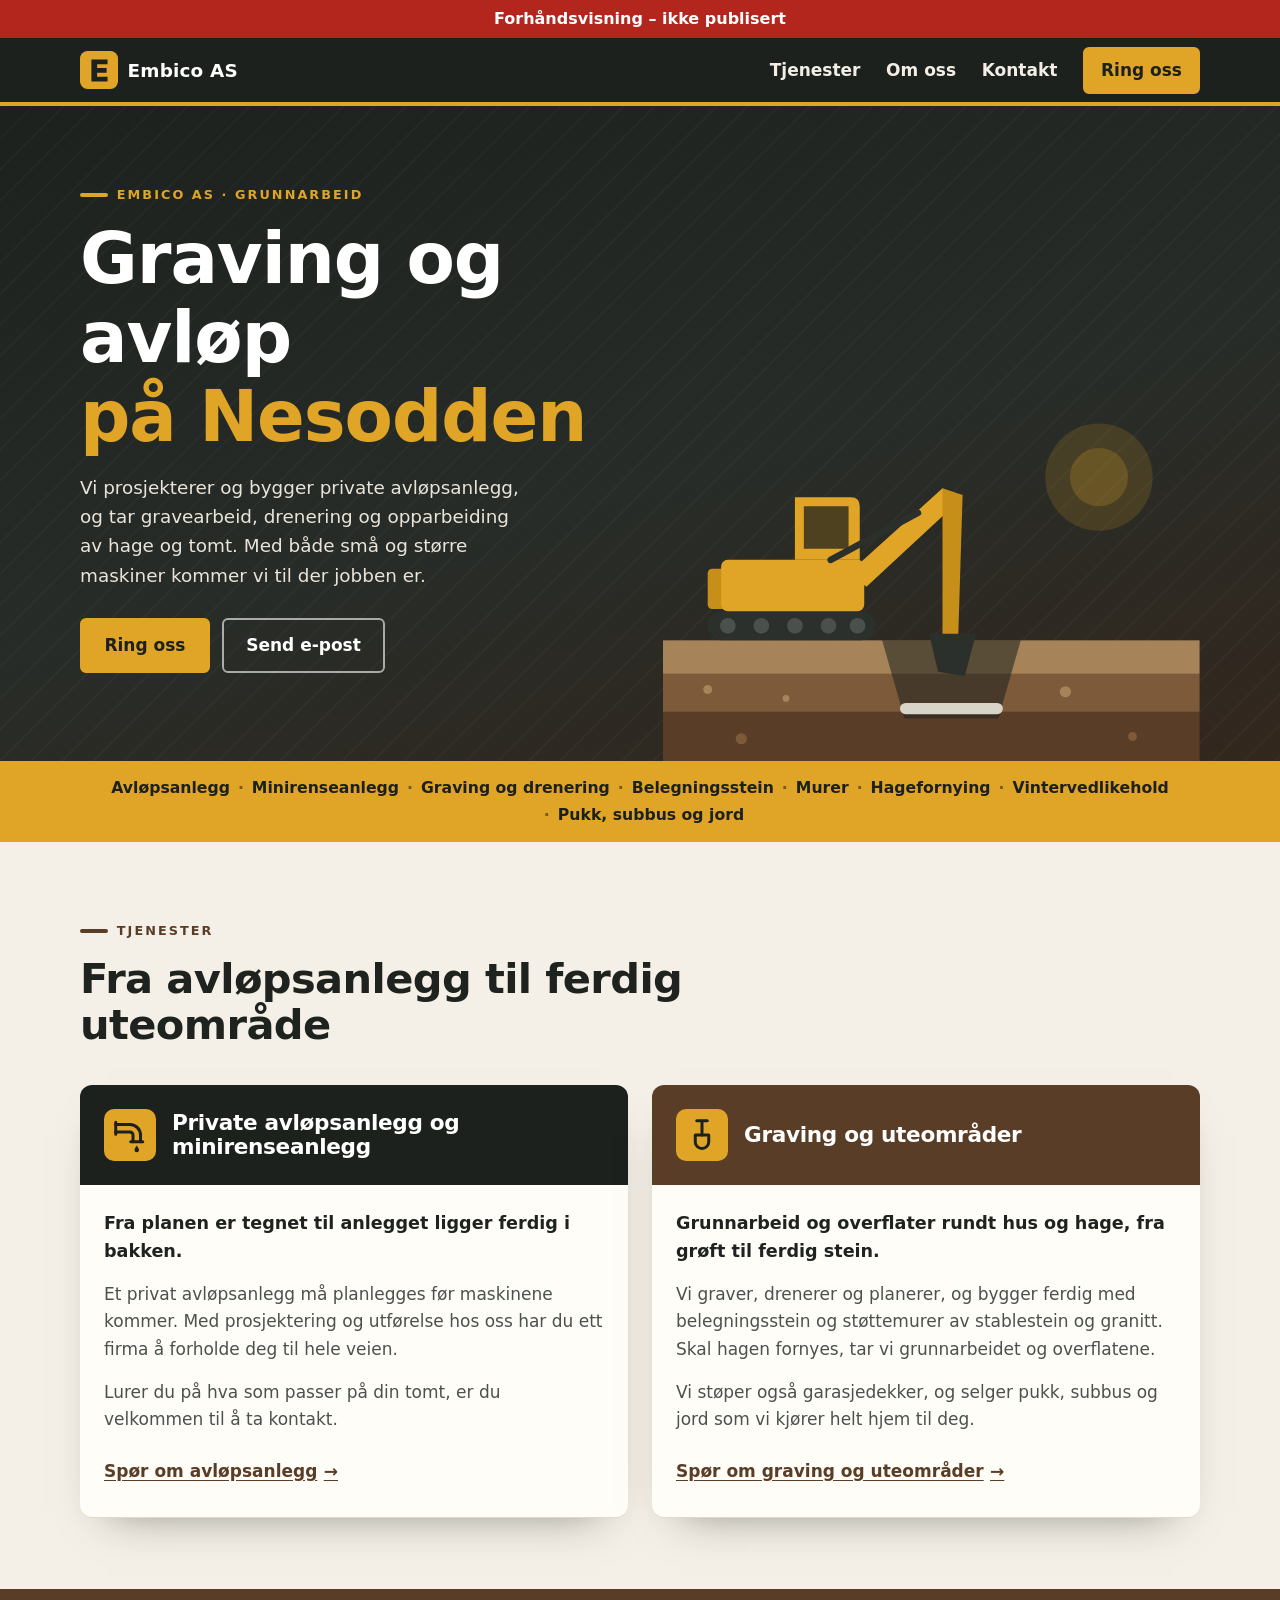
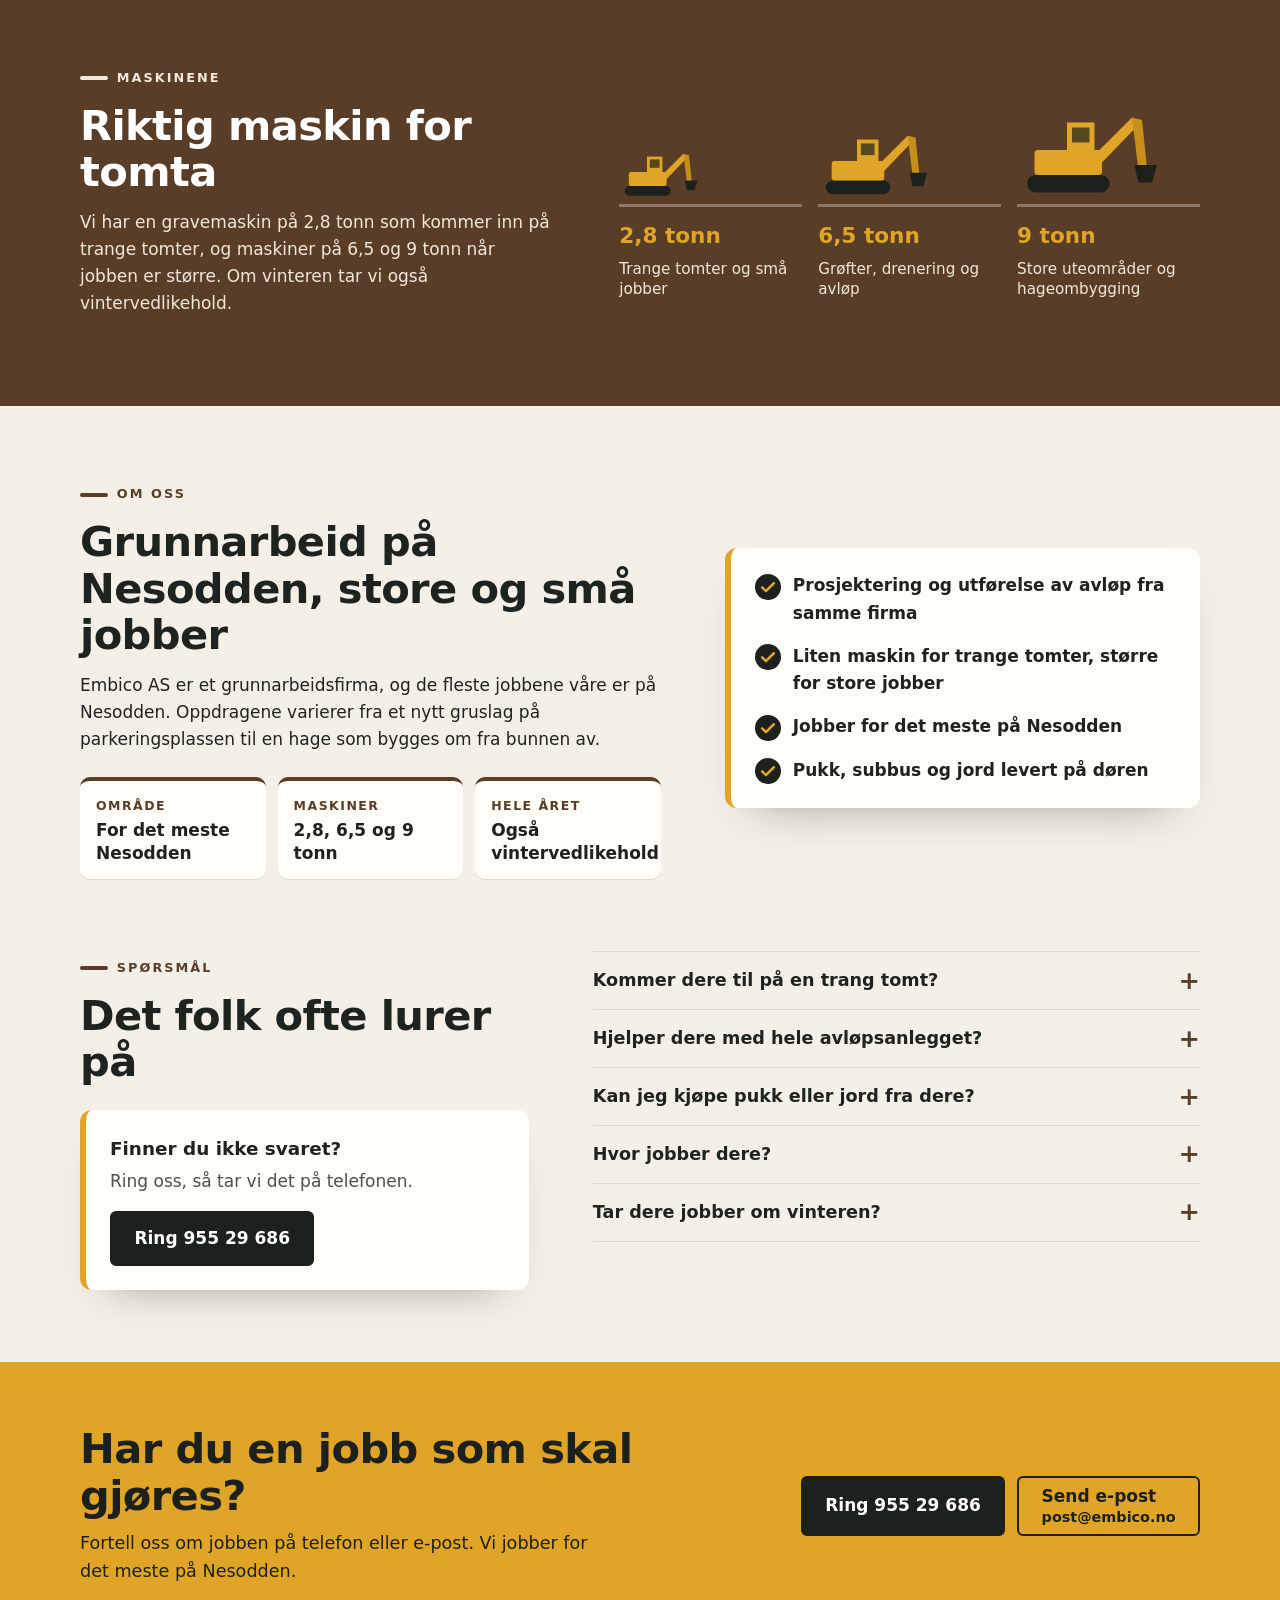
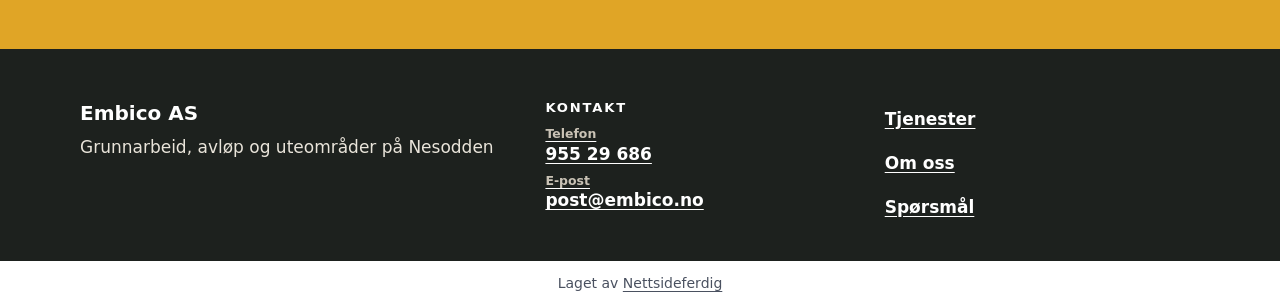
==== commit 7c9e357d: "Forhåndsvisning" ====
--- a/index.html
+++ b/index.html
@@ -25,9 +25,9 @@
 <div class="forhandsstripe">Forhåndsvisning – ikke publisert</div>
 <header class="topp"><div class="wrap topp-inner"><a class="logo" href="./" aria-label="Til forsiden"><svg viewBox="0 0 40 40" aria-hidden="true"><rect width="40" height="40" rx="8" fill="#e0a526"/><path d="M12 9h17v5H18v4h10v5H18v4h11v5H12z" fill="#1d211e"/></svg><span>Embico AS</span></a><nav aria-label="Hovedmeny"><ul class="lenker"><li><a href="./#tjenester">Tjenester</a></li><li><a href="./#om">Om oss</a></li><li><a href="./#kontakt">Kontakt</a></li></ul><details class="meny"><summary aria-label="Meny" title="Meny"><svg viewBox="0 0 24 24" aria-hidden="true"><path d="M4 7h16M4 12h16M4 17h16" fill="none" stroke="currentColor" stroke-width="2.5" stroke-linecap="round"/></svg></summary><ul><li><a href="./#tjenester">Tjenester</a></li><li><a href="./#om">Om oss</a></li><li><a href="./#sporsmal">Spørsmål</a></li><li><a href="./#kontakt">Kontakt</a></li></ul></details></nav><a class="knapp liten" href="tel:95529686">Ring oss</a></div></header>
 <main>
-<section class="hero" aria-labelledby="h-topp"><div class="wrap hero-grid"><div class="hero-tekst"><p class="kicker">Embico AS · grunnarbeid</p><h1 id="h-topp">Graving og avløp <span>på Nesodden</span></h1><p class="ingress">Vi prosjekterer og bygger private avløpsanlegg, og tar gravearbeid, drenering og opparbeiding av hage og tomt. Med både små og større maskiner kommer vi til der jobben er.</p><div class="knapper"><a class="knapp" href="tel:95529686">Ring oss</a><a class="knapp sekundar" href="mailto:post@embico.no">Send e-post</a></div></div><div class="hero-figur"><svg viewBox="0 0 480 340" aria-hidden="true"><circle cx="390" cy="86" r="48" fill="#e0a526" opacity=".16"/><circle cx="390" cy="86" r="26" fill="#e0a526" opacity=".22"/><rect x="0" y="232" width="480" height="30" fill="#a7835a"/><rect x="0" y="262" width="480" height="34" fill="#7d5a3a"/><rect x="0" y="296" width="480" height="44" fill="#5a3d27"/><circle cx="40" cy="276" r="4" fill="#a7835a"/><circle cx="110" cy="284" r="3" fill="#a7835a"/><circle cx="360" cy="278" r="5" fill="#a7835a"/><circle cx="420" cy="318" r="4" fill="#7d5a3a"/><circle cx="70" cy="320" r="5" fill="#7d5a3a"/><path d="M196 232L216 302H300L320 232Z" fill="#1d211e" opacity=".55"/><rect x="212" y="288" width="92" height="10" rx="5" fill="#d9d4c8"/><rect x="40" y="206" width="150" height="26" rx="13" fill="#2b302c"/><circle cx="58" cy="219" r="7" fill="#4a504b"/><circle cx="88" cy="219" r="7" fill="#4a504b"/><circle cx="118" cy="219" r="7" fill="#4a504b"/><circle cx="148" cy="219" r="7" fill="#4a504b"/><circle cx="174" cy="219" r="7" fill="#4a504b"/><rect x="40" y="168" width="22" height="36" rx="4" fill="#c58f1a"/><rect x="52" y="160" width="128" height="46" rx="6" fill="#e0a526"/><path d="M118 104H168Q176 104 176 112V160H118Z" fill="#e0a526"/><path d="M126 112H166V150H126Z" fill="#1d211e" opacity=".75"/><path d="M166 172L250 96L264 108L182 184Z" fill="#e0a526"/><line x1="150" y1="160" x2="228" y2="118" stroke="#2b302c" stroke-width="6" stroke-linecap="round"/><path d="M250 96L268 102L264 232L250 230Z" fill="#c58f1a"/><path d="M238 226H280L270 264L246 260Z" fill="#2b302c"/></svg></div></div></section><section class="stikkord" aria-label="Dette gjør vi"><div class="wrap"><ul class="chips"><li>Avløpsanlegg</li><li>Minirenseanlegg</li><li>Graving og drenering</li><li>Belegningsstein</li><li>Murer</li><li>Hagefornying</li><li>Vintervedlikehold</li><li>Pukk, subbus og jord</li></ul></div></section><section id="tjenester" class="tjenester" aria-labelledby="h-tj"><div class="wrap"><div class="seksjon-topp"><p class="kicker mork">Tjenester</p><h2 id="h-tj">Fra avløpsanlegg til ferdig uteområde</h2></div><div class="kort-grid"><article class="tjeneste"><div class="tj-topp"><svg class="ikon" viewBox="0 0 48 48" aria-hidden="true"><path d="M5 10h19a14 14 0 0 1 14 14v9M5 20h19a4 4 0 0 1 4 4v9" fill="none" stroke="currentColor" stroke-width="4" stroke-linecap="round" stroke-linejoin="round"/><path d="M5 7v16M25 33h16" fill="none" stroke="currentColor" stroke-width="4" stroke-linecap="round"/><path d="M33 38c-2 3-3 4.6-3 6a3 3 0 0 0 6 0c0-1.4-1-3-3-6z" fill="currentColor"/></svg><h3>Private avløpsanlegg og minirenseanlegg</h3></div><div class="tj-kropp"><p class="kort">Fra planen er tegnet til anlegget ligger ferdig i bakken.</p><p>Et privat avløpsanlegg må planlegges før maskinene kommer. Med prosjektering og utførelse hos oss har du ett firma å forholde deg til hele veien.</p><p>Lurer du på hva som passer på din tomt, er du velkommen til å ta kontakt.</p><a class="pil" href="./#kontakt">Spør om avløpsanlegg</a></div></article><article class="tjeneste jord"><div class="tj-topp"><svg class="ikon" viewBox="0 0 48 48" aria-hidden="true"><path d="M17 5h14M24 5v19" fill="none" stroke="currentColor" stroke-width="4" stroke-linecap="round"/><path d="M15 24h18v9a9 9 0 0 1-18 0z" fill="none" stroke="currentColor" stroke-width="4" stroke-linejoin="round"/></svg><h3>Graving og uteområder</h3></div><div class="tj-kropp"><p class="kort">Grunnarbeid og overflater rundt hus og hage, fra grøft til ferdig stein.</p><p>Vi graver, drenerer og planerer, og bygger ferdig med belegningsstein og støttemurer av stablestein og granitt. Skal hagen fornyes, tar vi grunnarbeidet og overflatene.</p><p>Vi støper også garasjedekker, og selger pukk, subbus og jord som vi kjører helt hjem til deg.</p><a class="pil" href="./#kontakt">Spør om graving og uteområder</a></div></article></div></div></section><section class="maskiner" aria-labelledby="h-mask"><div class="wrap mask-grid"><div class="mask-intro"><p class="kicker">Maskinene</p><h2 id="h-mask">Riktig maskin for tomta</h2><p>Vi har en gravemaskin på 2,8 tonn som kommer inn på trange tomter, og maskiner på 6,5 og 9 tonn når jobben er større. Om vinteren tar vi også vintervedlikehold.</p></div><ul class="mask-liste"><li><div class="gm-boks"><svg class="gm gm-s" viewBox="0 0 120 80" aria-hidden="true"><rect x="8" y="60" width="66" height="14" rx="7" fill="#1d211e"/><rect x="14" y="40" width="54" height="20" rx="3" fill="#e0a526"/><path d="M40 18H62V40H40Z" fill="#e0a526"/><path d="M44 22H58V34H44Z" fill="#1d211e" opacity=".7"/><path d="M62 44L92 14L98 19L68 50Z" fill="#e0a526"/><path d="M92 14L100 16L104 54L97 55Z" fill="#c58f1a"/><path d="M94 52H112L108 66H97Z" fill="#1d211e"/></svg></div><strong>2,8 tonn</strong><span>Trange tomter og små jobber</span></li><li><div class="gm-boks"><svg class="gm gm-m" viewBox="0 0 120 80" aria-hidden="true"><rect x="8" y="60" width="66" height="14" rx="7" fill="#1d211e"/><rect x="14" y="40" width="54" height="20" rx="3" fill="#e0a526"/><path d="M40 18H62V40H40Z" fill="#e0a526"/><path d="M44 22H58V34H44Z" fill="#1d211e" opacity=".7"/><path d="M62 44L92 14L98 19L68 50Z" fill="#e0a526"/><path d="M92 14L100 16L104 54L97 55Z" fill="#c58f1a"/><path d="M94 52H112L108 66H97Z" fill="#1d211e"/></svg></div><strong>6,5 tonn</strong><span>Grøfter, drenering og avløp</span></li><li><div class="gm-boks"><svg class="gm gm-l" viewBox="0 0 120 80" aria-hidden="true"><rect x="8" y="60" width="66" height="14" rx="7" fill="#1d211e"/><rect x="14" y="40" width="54" height="20" rx="3" fill="#e0a526"/><path d="M40 18H62V40H40Z" fill="#e0a526"/><path d="M44 22H58V34H44Z" fill="#1d211e" opacity=".7"/><path d="M62 44L92 14L98 19L68 50Z" fill="#e0a526"/><path d="M92 14L100 16L104 54L97 55Z" fill="#c58f1a"/><path d="M94 52H112L108 66H97Z" fill="#1d211e"/></svg></div><strong>9 tonn</strong><span>Store uteområder og hageombygging</span></li></ul></div></section><section id="om" class="om" aria-labelledby="h-om"><div class="wrap om-grid"><div><p class="kicker mork">Om oss</p><h2 id="h-om">Grunnarbeid på Nesodden, store og små jobber</h2><p>Embico AS er et grunnarbeidsfirma, og de fleste jobbene våre er på Nesodden. Oppdragene varierer fra et nytt gruslag på parkeringsplassen til en hage som bygges om fra bunnen av.</p></div><ul class="fordeler"><li><svg viewBox="0 0 24 24" aria-hidden="true"><path d="M5 12.5l4.5 4.5L19 7.5" fill="none" stroke="currentColor" stroke-width="3" stroke-linecap="round" stroke-linejoin="round"/></svg>Prosjektering og utførelse av avløp fra samme firma</li><li><svg viewBox="0 0 24 24" aria-hidden="true"><path d="M5 12.5l4.5 4.5L19 7.5" fill="none" stroke="currentColor" stroke-width="3" stroke-linecap="round" stroke-linejoin="round"/></svg>Liten maskin for trange tomter, større for store jobber</li><li><svg viewBox="0 0 24 24" aria-hidden="true"><path d="M5 12.5l4.5 4.5L19 7.5" fill="none" stroke="currentColor" stroke-width="3" stroke-linecap="round" stroke-linejoin="round"/></svg>Jobber for det meste på Nesodden</li><li><svg viewBox="0 0 24 24" aria-hidden="true"><path d="M5 12.5l4.5 4.5L19 7.5" fill="none" stroke="currentColor" stroke-width="3" stroke-linecap="round" stroke-linejoin="round"/></svg>Pukk, subbus og jord levert på døren</li></ul></div></section><section id="sporsmal" class="faq" aria-labelledby="h-faq"><div class="wrap"><div class="seksjon-topp"><p class="kicker mork">Spørsmål</p><h2 id="h-faq">Det folk ofte lurer på</h2></div><div class="faq-liste"><details><summary>Kommer dere til på en trang tomt?</summary><p>Ja. Vi har en gravemaskin på 2,8 tonn som passer til små jobber der det er lite plass.</p></details><details><summary>Hjelper dere med hele avløpsanlegget?</summary><p>Vi tar både prosjekteringen og utførelsen av private avløpsanlegg og minirenseanlegg.</p></details><details><summary>Kan jeg kjøpe pukk eller jord fra dere?</summary><p>Ja, vi selger pukk, subbus og jord og kjører det hjem til deg.</p></details><details><summary>Hvor jobber dere?</summary><p>Vi jobber for det meste på Nesodden.</p></details><details><summary>Tar dere jobber om vinteren?</summary><p>Ja, vi tar vintervedlikehold.</p></details></div></div></section><section id="kontakt" class="kontakt" aria-labelledby="h-kontakt"><div class="wrap kontakt-boks"><div><h2 id="h-kontakt">Har du en jobb som skal gjøres?</h2><p>Fortell oss om jobben på telefon eller e-post. Vi jobber for det meste på Nesodden.</p></div><div class="knapper"><a class="knapp mork" href="tel:95529686">Ring oss</a><a class="knapp kant" href="mailto:post@embico.no">Send e-post</a></div></div></section>
+<section class="hero" aria-labelledby="h-topp"><div class="wrap hero-grid"><div class="hero-tekst"><p class="kicker">Embico AS · grunnarbeid</p><h1 id="h-topp">Graving og avløp <span>på Nesodden</span></h1><p class="ingress">Vi prosjekterer og bygger private avløpsanlegg, og tar gravearbeid, drenering og opparbeiding av hage og tomt. Med både små og større maskiner kommer vi til der jobben er.</p><div class="knapper"><a class="knapp" href="tel:95529686">Ring oss</a><a class="knapp sekundar" href="mailto:post@embico.no">Send e-post</a></div></div><div class="hero-figur"><svg viewBox="0 0 480 340" aria-hidden="true"><circle cx="390" cy="86" r="48" fill="#e0a526" opacity=".16"/><circle cx="390" cy="86" r="26" fill="#e0a526" opacity=".22"/><rect x="0" y="232" width="480" height="30" fill="#a7835a"/><rect x="0" y="262" width="480" height="34" fill="#7d5a3a"/><rect x="0" y="296" width="480" height="44" fill="#5a3d27"/><circle cx="40" cy="276" r="4" fill="#a7835a"/><circle cx="110" cy="284" r="3" fill="#a7835a"/><circle cx="360" cy="278" r="5" fill="#a7835a"/><circle cx="420" cy="318" r="4" fill="#7d5a3a"/><circle cx="70" cy="320" r="5" fill="#7d5a3a"/><path d="M196 232L216 302H300L320 232Z" fill="#1d211e" opacity=".55"/><rect x="212" y="288" width="92" height="10" rx="5" fill="#d9d4c8"/><rect x="40" y="206" width="150" height="26" rx="13" fill="#2b302c"/><circle cx="58" cy="219" r="7" fill="#4a504b"/><circle cx="88" cy="219" r="7" fill="#4a504b"/><circle cx="118" cy="219" r="7" fill="#4a504b"/><circle cx="148" cy="219" r="7" fill="#4a504b"/><circle cx="174" cy="219" r="7" fill="#4a504b"/><rect x="40" y="168" width="22" height="36" rx="4" fill="#c58f1a"/><rect x="52" y="160" width="128" height="46" rx="6" fill="#e0a526"/><path d="M118 104H168Q176 104 176 112V160H118Z" fill="#e0a526"/><path d="M126 112H166V150H126Z" fill="#1d211e" opacity=".75"/><path d="M166 172L250 96L264 108L182 184Z" fill="#e0a526"/><line x1="150" y1="160" x2="228" y2="118" stroke="#2b302c" stroke-width="6" stroke-linecap="round"/><path d="M250 96L268 102L264 232L250 230Z" fill="#c58f1a"/><path d="M238 226H280L270 264L246 260Z" fill="#2b302c"/></svg></div></div></section><section class="stikkord" aria-label="Dette gjør vi"><div class="wrap"><ul class="chips"><li>Avløpsanlegg</li><li>Minirenseanlegg</li><li>Graving og drenering</li><li>Belegningsstein</li><li>Murer</li><li>Hagefornying</li><li>Vintervedlikehold</li><li>Pukk, subbus og jord</li></ul></div></section><section id="tjenester" class="tjenester" aria-labelledby="h-tj"><div class="wrap"><div class="seksjon-topp"><p class="kicker mork">Tjenester</p><h2 id="h-tj">Fra avløpsanlegg til ferdig uteområde</h2></div><div class="kort-grid"><article class="tjeneste"><div class="tj-topp"><svg class="ikon" viewBox="0 0 48 48" aria-hidden="true"><path d="M5 10h19a14 14 0 0 1 14 14v9M5 20h19a4 4 0 0 1 4 4v9" fill="none" stroke="currentColor" stroke-width="4" stroke-linecap="round" stroke-linejoin="round"/><path d="M5 7v16M25 33h16" fill="none" stroke="currentColor" stroke-width="4" stroke-linecap="round"/><path d="M33 38c-2 3-3 4.6-3 6a3 3 0 0 0 6 0c0-1.4-1-3-3-6z" fill="currentColor"/></svg><h3>Private avløpsanlegg og minirenseanlegg</h3></div><div class="tj-kropp"><p class="kort">Fra planen er tegnet til anlegget ligger ferdig i bakken.</p><p>Et privat avløpsanlegg må planlegges før maskinene kommer. Med prosjektering og utførelse hos oss har du ett firma å forholde deg til hele veien.</p><p>Lurer du på hva som passer på din tomt, er du velkommen til å ta kontakt.</p><a class="pil" href="./#kontakt">Spør om avløpsanlegg</a></div></article><article class="tjeneste jord"><div class="tj-topp"><svg class="ikon" viewBox="0 0 48 48" aria-hidden="true"><path d="M17 5h14M24 5v19" fill="none" stroke="currentColor" stroke-width="4" stroke-linecap="round"/><path d="M15 24h18v9a9 9 0 0 1-18 0z" fill="none" stroke="currentColor" stroke-width="4" stroke-linejoin="round"/></svg><h3>Graving og uteområder</h3></div><div class="tj-kropp"><p class="kort">Grunnarbeid og overflater rundt hus og hage, fra grøft til ferdig stein.</p><p>Vi graver, drenerer og planerer, og bygger ferdig med belegningsstein og støttemurer av stablestein og granitt. Skal hagen fornyes, tar vi grunnarbeidet og overflatene.</p><p>Vi støper også garasjedekker, og selger pukk, subbus og jord som vi kjører helt hjem til deg.</p><a class="pil" href="./#kontakt">Spør om graving og uteområder</a></div></article></div></div></section><section class="maskiner" aria-labelledby="h-mask"><div class="wrap mask-grid"><div class="mask-intro"><p class="kicker">Maskinene</p><h2 id="h-mask">Riktig maskin for tomta</h2><p>Vi har en gravemaskin på 2,8 tonn som kommer inn på trange tomter, og maskiner på 6,5 og 9 tonn når jobben er større. Om vinteren tar vi også vintervedlikehold.</p></div><ul class="mask-liste"><li><div class="gm-boks"><svg class="gm gm-s" viewBox="0 0 120 80" aria-hidden="true"><rect x="8" y="60" width="66" height="14" rx="7" fill="#1d211e"/><rect x="14" y="40" width="54" height="20" rx="3" fill="#e0a526"/><path d="M40 18H62V40H40Z" fill="#e0a526"/><path d="M44 22H58V34H44Z" fill="#1d211e" opacity=".7"/><path d="M62 44L92 14L98 19L68 50Z" fill="#e0a526"/><path d="M92 14L100 16L104 54L97 55Z" fill="#c58f1a"/><path d="M94 52H112L108 66H97Z" fill="#1d211e"/></svg></div><strong>2,8 tonn</strong><span>Trange tomter og små jobber</span></li><li><div class="gm-boks"><svg class="gm gm-m" viewBox="0 0 120 80" aria-hidden="true"><rect x="8" y="60" width="66" height="14" rx="7" fill="#1d211e"/><rect x="14" y="40" width="54" height="20" rx="3" fill="#e0a526"/><path d="M40 18H62V40H40Z" fill="#e0a526"/><path d="M44 22H58V34H44Z" fill="#1d211e" opacity=".7"/><path d="M62 44L92 14L98 19L68 50Z" fill="#e0a526"/><path d="M92 14L100 16L104 54L97 55Z" fill="#c58f1a"/><path d="M94 52H112L108 66H97Z" fill="#1d211e"/></svg></div><strong>6,5 tonn</strong><span>Grøfter, drenering og avløp</span></li><li><div class="gm-boks"><svg class="gm gm-l" viewBox="0 0 120 80" aria-hidden="true"><rect x="8" y="60" width="66" height="14" rx="7" fill="#1d211e"/><rect x="14" y="40" width="54" height="20" rx="3" fill="#e0a526"/><path d="M40 18H62V40H40Z" fill="#e0a526"/><path d="M44 22H58V34H44Z" fill="#1d211e" opacity=".7"/><path d="M62 44L92 14L98 19L68 50Z" fill="#e0a526"/><path d="M92 14L100 16L104 54L97 55Z" fill="#c58f1a"/><path d="M94 52H112L108 66H97Z" fill="#1d211e"/></svg></div><strong>9 tonn</strong><span>Store uteområder og hageombygging</span></li></ul></div></section><section id="om" class="om" aria-labelledby="h-om"><div class="wrap om-grid"><div><p class="kicker mork">Om oss</p><h2 id="h-om">Grunnarbeid på Nesodden, store og små jobber</h2><p>Embico AS er et grunnarbeidsfirma, og de fleste jobbene våre er på Nesodden. Oppdragene varierer fra et nytt gruslag på parkeringsplassen til en hage som bygges om fra bunnen av.</p><dl class="nokkel"><div><dt>Område</dt><dd>For det meste Nesodden</dd></div><div><dt>Maskiner</dt><dd>2,8, 6,5 og 9 tonn</dd></div><div><dt>Hele året</dt><dd>Også vintervedlikehold</dd></div></dl></div><ul class="fordeler"><li><svg viewBox="0 0 24 24" aria-hidden="true"><path d="M5 12.5l4.5 4.5L19 7.5" fill="none" stroke="currentColor" stroke-width="3" stroke-linecap="round" stroke-linejoin="round"/></svg>Prosjektering og utførelse av avløp fra samme firma</li><li><svg viewBox="0 0 24 24" aria-hidden="true"><path d="M5 12.5l4.5 4.5L19 7.5" fill="none" stroke="currentColor" stroke-width="3" stroke-linecap="round" stroke-linejoin="round"/></svg>Liten maskin for trange tomter, større for store jobber</li><li><svg viewBox="0 0 24 24" aria-hidden="true"><path d="M5 12.5l4.5 4.5L19 7.5" fill="none" stroke="currentColor" stroke-width="3" stroke-linecap="round" stroke-linejoin="round"/></svg>Jobber for det meste på Nesodden</li><li><svg viewBox="0 0 24 24" aria-hidden="true"><path d="M5 12.5l4.5 4.5L19 7.5" fill="none" stroke="currentColor" stroke-width="3" stroke-linecap="round" stroke-linejoin="round"/></svg>Pukk, subbus og jord levert på døren</li></ul></div></section><section id="sporsmal" class="faq" aria-labelledby="h-faq"><div class="wrap faq-grid"><div class="faq-side"><p class="kicker mork">Spørsmål</p><h2 id="h-faq">Det folk ofte lurer på</h2><aside class="faq-kontakt" aria-label="Spør oss direkte"><p class="faq-kontakt-tittel">Finner du ikke svaret?</p><p>Ring oss, så tar vi det på telefonen.</p><a class="knapp mork" href="tel:95529686">Ring 955 29 686</a></aside></div><div class="faq-liste"><details><summary>Kommer dere til på en trang tomt?</summary><p>Ja. Vi har en gravemaskin på 2,8 tonn som passer til små jobber der det er lite plass.</p></details><details><summary>Hjelper dere med hele avløpsanlegget?</summary><p>Vi tar både prosjekteringen og utførelsen av private avløpsanlegg og minirenseanlegg.</p></details><details><summary>Kan jeg kjøpe pukk eller jord fra dere?</summary><p>Ja, vi selger pukk, subbus og jord og kjører det hjem til deg.</p></details><details><summary>Hvor jobber dere?</summary><p>Vi jobber for det meste på Nesodden.</p></details><details><summary>Tar dere jobber om vinteren?</summary><p>Ja, vi tar vintervedlikehold.</p></details></div></div></section><section id="kontakt" class="kontakt" aria-labelledby="h-kontakt"><div class="wrap kontakt-boks"><div><h2 id="h-kontakt">Har du en jobb som skal gjøres?</h2><p>Fortell oss om jobben på telefon eller e-post. Vi jobber for det meste på Nesodden.</p></div><div class="kontakt-valg"><a class="knapp mork" href="tel:95529686">Ring 955 29 686</a><a class="knapp kant epost-knapp" href="mailto:post@embico.no"><span>Send e-post</span><small>post@embico.no</small></a></div></div></section>
 </main>
-<footer class="bunn"><div class="wrap bunn-grid"><div><p class="bunn-navn">Embico AS</p><p>Grunnarbeid, avløp og uteområder på Nesodden</p></div><address><a href="tel:95529686">Ring oss</a><a href="mailto:post@embico.no">Send e-post</a></address><nav aria-label="Bunnmeny"><a href="./#tjenester">Tjenester</a><a href="./#om">Om oss</a><a href="./#sporsmal">Spørsmål</a></nav></div></footer>
+<footer class="bunn"><div class="wrap bunn-grid"><div><p class="bunn-navn">Embico AS</p><p>Grunnarbeid, avløp og uteområder på Nesodden</p></div><address><p class="bunn-tittel">Kontakt</p><a href="tel:95529686"><span class="bunn-etikett">Telefon</span>955 29 686</a><a href="mailto:post@embico.no"><span class="bunn-etikett">E-post</span>post@embico.no</a></address><nav aria-label="Bunnmeny"><a href="./#tjenester">Tjenester</a><a href="./#om">Om oss</a><a href="./#sporsmal">Spørsmål</a></nav></div></footer>
 <p class="nf-byra">Laget av <a href="https://nettsideferdig.no/">Nettsideferdig</a></p>
 </body>
 </html>
--- a/style.css
+++ b/style.css
@@ -45,7 +45,8 @@
 .nf-skjema .nf-info { font-size: 0.875rem; color: #555; }
 
 /* Designet */
-:root{--gul:#e0a526;--gul-mork:#c58f1a;--mork:#1d211e;--jord:#5a3d27;--sand:#f5f0e7;--kort:#fffdf8;--tekst:#1f2320;--dempet:#4b514c;--linje:#e2d9c8}*,*::before,*::after{box-sizing:border-box}body{margin:0;font-family:system-ui,"Segoe UI",Helvetica,Arial,sans-serif;font-size:1.0625rem;line-height:1.6;color:var(--tekst);background:var(--sand)}img{display:block;width:100%;height:auto}h1,h2,h3{line-height:1.12;letter-spacing:-.015em;margin:0 0 .8rem}h2{font-size:clamp(1.8rem,5vw,2.6rem)}h3{font-size:1.3rem}p{margin:0 0 1rem}a{color:var(--jord);text-underline-offset:3px}a:focus-visible,summary:focus-visible{outline:3px solid var(--gul);outline-offset:3px;border-radius:4px}[id]{scroll-margin-top:84px}.wrap{width:min(1120px,calc(100% - 2.5rem));margin-inline:auto}.kicker{display:inline-flex;align-items:center;gap:.55rem;margin:0 0 .9rem;font-size:.8rem;font-weight:800;letter-spacing:.16em;text-transform:uppercase;color:var(--gul)}.kicker::before{content:"";width:28px;height:4px;border-radius:2px;background:currentColor}.kicker.mork{color:var(--jord)}.knapper{display:flex;flex-wrap:wrap;gap:.75rem}.knapp{display:inline-flex;align-items:center;justify-content:center;min-height:48px;padding:.75rem 1.4rem;border:2px solid var(--gul);border-radius:6px;background:var(--gul);color:var(--mork);font-weight:800;text-decoration:none;white-space:nowrap;transition:background .15s,transform .15s}.knapp:hover{background:#efb942;transform:translateY(-1px)}.knapp.sekundar{background:transparent;color:#fff;border-color:rgba(255,255,255,.6)}.knapp.sekundar:hover{background:rgba(255,255,255,.1)}.knapp.mork{background:var(--mork);border-color:var(--mork);color:#fff}.knapp.mork:hover{background:#333a35}.knapp.kant{background:transparent;border-color:var(--mork);color:var(--mork)}.knapp.kant:hover{background:rgba(29,33,30,.08)}.knapp.liten{min-height:44px;padding:.5rem 1rem}.topp{position:sticky;top:0;z-index:20;background:var(--mork);color:#fff;border-bottom:4px solid var(--gul)}.topp-inner{display:flex;flex-wrap:nowrap;align-items:center;justify-content:space-between;gap:.6rem;min-height:58px;padding:.3rem 0}.logo{display:inline-flex;align-items:center;gap:.6rem;min-height:44px;margin-right:auto;color:#fff;font-weight:800;font-size:1.15rem;text-decoration:none;letter-spacing:.01em;white-space:nowrap}.logo svg{width:38px;height:38px;flex:none}.topp nav{display:flex;align-items:center}.lenker{display:none;align-items:center;gap:1.6rem;list-style:none;margin:0;padding:0}.lenker a{display:inline-flex;align-items:center;min-height:44px;color:#f2eee6;font-weight:600;text-decoration:none}.lenker a:hover{color:var(--gul)}.meny{position:relative}.meny summary{display:flex;align-items:center;justify-content:center;width:44px;height:44px;border:2px solid rgba(255,255,255,.35);border-radius:6px;color:#fff;cursor:pointer;list-style:none}.meny summary::-webkit-details-marker{display:none}.meny summary svg{width:22px;height:22px}.meny[open] summary{border-color:var(--gul);color:var(--gul)}.meny ul{position:absolute;right:0;top:calc(100% + .75rem);min-width:220px;margin:0;padding:.5rem;list-style:none;background:var(--mork);border:1px solid rgba(255,255,255,.15);border-radius:10px;box-shadow:0 18px 40px -12px rgba(0,0,0,.6)}.meny a{display:flex;align-items:center;min-height:48px;padding:0 .9rem;border-radius:6px;color:#fff;font-weight:600;text-decoration:none}.meny a:hover{background:rgba(255,255,255,.08);color:var(--gul)}@media (max-width:359px){.logo{font-size:1rem;gap:.45rem}.logo svg{width:32px;height:32px}.topp .knapp.liten{padding:.5rem .75rem}}@media (min-width:640px){.lenker{display:flex}.meny{display:none}.topp-inner{gap:1.6rem;min-height:64px}}.hero{position:relative;background:linear-gradient(165deg,#1d211e 0%,#272c28 55%,#33271d 100%);color:#fff;padding:2.5rem 0 0;overflow:hidden}.hero::before{content:"";position:absolute;inset:0;background:repeating-linear-gradient(135deg,rgba(255,255,255,.025) 0 2px,transparent 2px 22px);pointer-events:none}.hero-grid{position:relative;display:grid;gap:1.25rem;align-items:end}.hero h1{font-size:clamp(2.4rem,8vw,4.4rem);margin-bottom:1rem}.hero h1 span{display:block;color:var(--gul)}.ingress{font-size:1.15rem;max-width:38ch;color:#e9e4da}.hero .knapper{margin:1.75rem 0 1rem}.hero-figur{margin:0 -1.25rem}.hero-figur svg{display:block;width:100%;height:auto}@media (min-width:880px){.hero{padding-top:4.5rem}.hero-grid{grid-template-columns:1.05fr 1fr}.hero-tekst{padding-bottom:4.5rem}.hero-figur{margin:0}}.stikkord{background:var(--gul);padding:1rem 0}.chips{display:flex;flex-wrap:wrap;row-gap:.3rem;list-style:none;margin:0;padding:0;color:var(--mork);font-weight:700;font-size:.95rem;line-height:1.4}.chips li{display:inline-flex;align-items:center}.chips li:not(:last-child)::after{content:"·";margin:0 .65rem;opacity:.55;font-weight:800}@media (min-width:760px){.chips{font-size:1.02rem}}.tjenester{padding:4.5rem 0}.seksjon-topp{max-width:640px;margin-bottom:2.25rem}.kort-grid{display:grid;gap:1.5rem}@media (min-width:820px){.kort-grid{grid-template-columns:1fr 1fr}}.tjeneste{display:flex;flex-direction:column;background:var(--kort);border-radius:12px;overflow:hidden;box-shadow:0 1px 0 var(--linje),0 22px 44px -28px rgba(29,33,30,.55)}.tj-topp{display:flex;align-items:center;gap:1rem;padding:1.5rem;background:var(--mork);color:#fff}.tjeneste.jord .tj-topp{background:var(--jord)}.tj-topp h3{margin:0;font-size:1.35rem}.ikon{width:52px;height:52px;flex:none;padding:8px;border-radius:10px;background:var(--gul);color:var(--mork)}.tj-kropp{display:flex;flex-direction:column;flex:1;padding:1.5rem}.tj-kropp p{color:var(--dempet);max-width:60ch}.tj-kropp p.kort{font-weight:700;font-size:1.1rem;color:var(--tekst)}.pil{margin-top:auto;display:inline-flex;align-items:center;gap:.4rem;min-height:44px;font-weight:800;color:var(--jord)}.pil::after{content:"→"}.maskiner{background:var(--jord);color:#fff;padding:4.5rem 0}.mask-grid{display:grid;gap:2.5rem;align-items:center}.mask-intro p{color:#f0e8dc;max-width:46ch}.mask-liste{display:grid;grid-template-columns:repeat(3,1fr);gap:1rem;list-style:none;margin:0;padding:0;align-items:start}.mask-liste li{display:flex;flex-direction:column;gap:.35rem}.gm-boks{display:flex;align-items:flex-end;height:76px;padding-bottom:4px;border-bottom:3px solid rgba(255,255,255,.3)}.gm{display:block;width:auto}.gm-s{height:40px}.gm-m{height:54px}.gm-l{height:68px}.mask-liste strong{font-size:1.35rem;color:var(--gul);margin-top:.4rem}.mask-liste span{font-size:.95rem;color:#f0e8dc;line-height:1.35}@media (min-width:880px){.mask-grid{grid-template-columns:.9fr 1.1fr;gap:4rem}.gm-boks{height:112px}.gm-s{height:56px}.gm-m{height:78px}.gm-l{height:100px}}.om{padding:4.5rem 0}.om-grid{display:grid;gap:2rem}.om p{max-width:60ch}@media (min-width:880px){.om-grid{grid-template-columns:1.1fr .9fr;align-items:center;gap:4rem}}.fordeler{list-style:none;margin:0;padding:1.5rem;display:grid;gap:1rem;background:var(--kort);border-radius:12px;border-left:6px solid var(--gul);box-shadow:0 22px 44px -30px rgba(29,33,30,.5)}.fordeler li{display:flex;gap:.75rem;align-items:flex-start;font-weight:600}.fordeler svg{width:26px;height:26px;flex:none;padding:3px;border-radius:50%;background:var(--mork);color:var(--gul);margin-top:.1rem}.faq{padding:0 0 4.5rem}.faq-liste{max-width:760px}.faq details{border-bottom:1px solid var(--linje)}.faq summary{display:flex;justify-content:space-between;align-items:center;gap:1rem;min-height:56px;padding:.9rem 0;font-weight:700;font-size:1.1rem;cursor:pointer;list-style:none}.faq summary::-webkit-details-marker{display:none}.faq summary::after{content:"+";font-size:1.6rem;line-height:1;color:var(--jord);flex:none}.faq details[open] summary::after{content:"−"}.faq details p{color:var(--dempet);padding-bottom:.5rem;max-width:62ch}.kontakt{background:var(--gul);padding:4rem 0;color:var(--mork)}.kontakt-boks{display:grid;gap:1.5rem}.kontakt h2{margin-bottom:.6rem}.kontakt p{font-size:1.1rem;max-width:46ch;margin:0}@media (min-width:820px){.kontakt-boks{grid-template-columns:1fr auto;align-items:center}}.bunn{background:var(--mork);color:#e9e4da;padding:3rem 0 2rem}.bunn-grid{display:grid;gap:1.5rem}.bunn p{margin:0 0 .3rem}.bunn-navn{font-weight:800;font-size:1.25rem;color:#fff}.bunn a{display:inline-flex;align-items:center;min-height:44px;color:#fff;font-weight:600}.bunn a:hover{color:var(--gul)}.bunn address,.bunn nav{display:flex;flex-direction:column;align-items:flex-start;font-style:normal}@media (min-width:760px){.bunn-grid{grid-template-columns:1.4fr 1fr 1fr}}
+:root{--gul:#e0a526;--gul-mork:#c58f1a;--mork:#1d211e;--jord:#5a3d27;--sand:#f5f0e7;--kort:#fffdf8;--tekst:#1f2320;--dempet:#4b514c;--linje:#e2d9c8}*,*::before,*::after{box-sizing:border-box}body{margin:0;font-family:system-ui,"Segoe UI",Helvetica,Arial,sans-serif;font-size:1.0625rem;line-height:1.6;color:var(--tekst);background:var(--sand)}img{display:block;width:100%;height:auto}h1,h2,h3{line-height:1.12;letter-spacing:-.015em;margin:0 0 .8rem}h2{font-size:clamp(1.8rem,5vw,2.6rem)}h3{font-size:1.3rem}p{margin:0 0 1rem}a{color:var(--jord);text-underline-offset:3px}a:focus-visible,summary:focus-visible{outline:3px solid var(--gul);outline-offset:3px;border-radius:4px}[id]{scroll-margin-top:84px}.wrap{width:min(1120px,calc(100% - 2.5rem));margin-inline:auto}.kicker{display:inline-flex;align-items:center;gap:.55rem;margin:0 0 .9rem;font-size:.8rem;font-weight:800;letter-spacing:.16em;text-transform:uppercase;color:var(--gul)}.kicker::before{content:"";width:28px;height:4px;border-radius:2px;background:currentColor}.kicker.mork{color:var(--jord)}.knapper{display:flex;flex-wrap:wrap;gap:.75rem}.knapp{display:inline-flex;align-items:center;justify-content:center;min-height:48px;padding:.75rem 1.4rem;border:2px solid var(--gul);border-radius:6px;background:var(--gul);color:var(--mork);font-weight:800;text-decoration:none;white-space:nowrap;transition:background .15s,transform .15s}.knapp:hover{background:#efb942;transform:translateY(-1px)}.knapp.sekundar{background:transparent;color:#fff;border-color:rgba(255,255,255,.6)}.knapp.sekundar:hover{background:rgba(255,255,255,.1)}.knapp.mork{background:var(--mork);border-color:var(--mork);color:#fff}.knapp.mork:hover{background:#333a35}.knapp.kant{background:transparent;border-color:var(--mork);color:var(--mork)}.knapp.kant:hover{background:rgba(29,33,30,.08)}.knapp.liten{min-height:44px;padding:.5rem 1rem}.topp{position:sticky;top:0;z-index:20;background:var(--mork);color:#fff;border-bottom:4px solid var(--gul)}.topp-inner{display:flex;flex-wrap:nowrap;align-items:center;justify-content:space-between;gap:.6rem;min-height:58px;padding:.3rem 0}.logo{display:inline-flex;align-items:center;gap:.6rem;min-height:44px;margin-right:auto;color:#fff;font-weight:800;font-size:1.15rem;text-decoration:none;letter-spacing:.01em;white-space:nowrap}.logo svg{width:38px;height:38px;flex:none}.topp nav{display:flex;align-items:center}.lenker{display:none;align-items:center;gap:1.6rem;list-style:none;margin:0;padding:0}.lenker a{display:inline-flex;align-items:center;min-height:44px;color:#f2eee6;font-weight:600;text-decoration:none}.lenker a:hover{color:var(--gul)}.meny{position:relative}.meny summary{display:flex;align-items:center;justify-content:center;width:44px;height:44px;border:2px solid rgba(255,255,255,.35);border-radius:6px;color:#fff;cursor:pointer;list-style:none}.meny summary::-webkit-details-marker{display:none}.meny summary svg{width:22px;height:22px}.meny[open] summary{border-color:var(--gul);color:var(--gul)}.meny ul{position:absolute;right:0;top:calc(100% + .75rem);min-width:220px;margin:0;padding:.5rem;list-style:none;background:var(--mork);border:1px solid rgba(255,255,255,.15);border-radius:10px;box-shadow:0 18px 40px -12px rgba(0,0,0,.6)}.meny a{display:flex;align-items:center;min-height:48px;padding:0 .9rem;border-radius:6px;color:#fff;font-weight:600;text-decoration:none}.meny a:hover{background:rgba(255,255,255,.08);color:var(--gul)}@media (max-width:359px){.logo{font-size:1rem;gap:.45rem}.logo svg{width:32px;height:32px}.topp .knapp.liten{padding:.5rem .75rem}}@media (min-width:640px){.lenker{display:flex}.meny{display:none}.topp-inner{gap:1.6rem;min-height:64px}}.hero{position:relative;background:linear-gradient(165deg,#1d211e 0%,#272c28 55%,#33271d 100%);color:#fff;padding:2.5rem 0 0;overflow:hidden}.hero::before{content:"";position:absolute;inset:0;background:repeating-linear-gradient(135deg,rgba(255,255,255,.025) 0 2px,transparent 2px 22px);pointer-events:none}.hero-grid{position:relative;display:grid;gap:1.25rem;align-items:end}.hero h1{font-size:clamp(2.4rem,8vw,4.4rem);margin-bottom:1rem}.hero h1 span{display:block;color:var(--gul)}.ingress{font-size:1.15rem;max-width:38ch;color:#e9e4da}.hero .knapper{margin:1.75rem 0 1rem}.hero-figur{margin:0 -1.25rem}.hero-figur svg{display:block;width:100%;height:auto}@media (min-width:880px){.hero{padding-top:4.5rem}.hero-grid{grid-template-columns:1.05fr 1fr}.hero-tekst{padding-bottom:4.5rem}.hero-figur{margin:0}}.stikkord{background:var(--gul);padding:1rem 0}.chips{display:flex;flex-wrap:wrap;justify-content:center;row-gap:.3rem;list-style:none;margin:0;padding:0;color:var(--mork);font-weight:700;font-size:.95rem;line-height:1.4}.chips li{display:inline-flex;align-items:center;white-space:nowrap}.chips li+li::before{content:"·";margin:0 .5rem;opacity:.55;font-weight:800}@media (min-width:760px){.chips{font-size:.98rem}}.tjenester{padding:4.5rem 0}.seksjon-topp{max-width:640px;margin-bottom:2.25rem}.kort-grid{display:grid;gap:1.5rem}@media (min-width:820px){.kort-grid{grid-template-columns:1fr 1fr}}.tjeneste{display:flex;flex-direction:column;background:var(--kort);border-radius:12px;overflow:hidden;box-shadow:0 1px 0 var(--linje),0 22px 44px -28px rgba(29,33,30,.55)}.tj-topp{display:flex;align-items:center;gap:1rem;padding:1.5rem;background:var(--mork);color:#fff}.tjeneste.jord .tj-topp{background:var(--jord)}.tj-topp h3{margin:0;font-size:1.35rem}.ikon{width:52px;height:52px;flex:none;padding:8px;border-radius:10px;background:var(--gul);color:var(--mork)}.tj-kropp{display:flex;flex-direction:column;flex:1;padding:1.5rem}.tj-kropp p{color:var(--dempet);max-width:60ch}.tj-kropp p.kort{font-weight:700;font-size:1.1rem;color:var(--tekst)}.pil{margin-top:auto;display:inline-flex;align-items:center;gap:.4rem;min-height:44px;font-weight:800;color:var(--jord)}.pil::after{content:"→"}.maskiner{background:var(--jord);color:#fff;padding:4.5rem 0}.mask-grid{display:grid;gap:2.5rem;align-items:center}.mask-intro p{color:#f0e8dc;max-width:46ch}.mask-liste{display:grid;grid-template-columns:repeat(3,1fr);gap:1rem;list-style:none;margin:0;padding:0;align-items:start}.mask-liste li{display:flex;flex-direction:column;gap:.35rem}.gm-boks{display:flex;align-items:flex-end;height:76px;padding-bottom:4px;border-bottom:3px solid rgba(255,255,255,.3)}.gm{display:block;width:auto}.gm-s{height:40px}.gm-m{height:54px}.gm-l{height:68px}.mask-liste strong{font-size:1.35rem;color:var(--gul);margin-top:.4rem}.mask-liste span{font-size:.95rem;color:#f0e8dc;line-height:1.35}@media (min-width:880px){.mask-grid{grid-template-columns:.9fr 1.1fr;gap:4rem}.gm-boks{height:112px}.gm-s{height:56px}.gm-m{height:78px}.gm-l{height:100px}}.om{padding:4.5rem 0}.om-grid{display:grid;gap:2rem}.om p{max-width:60ch}@media (min-width:880px){.om-grid{grid-template-columns:1.1fr .9fr;align-items:center;gap:4rem}
+.fordeler{padding:2rem;gap:1.25rem}}.fordeler{list-style:none;margin:0;padding:1.5rem;display:grid;gap:1rem;background:var(--kort);border-radius:12px;border-left:6px solid var(--gul);box-shadow:0 22px 44px -30px rgba(29,33,30,.5)}.fordeler li{display:flex;gap:.75rem;align-items:flex-start;font-weight:600}.fordeler svg{width:26px;height:26px;flex:none;padding:3px;border-radius:50%;background:var(--mork);color:var(--gul);margin-top:.1rem}.faq{padding:0 0 4.5rem}.faq-grid{display:grid;gap:2rem}.faq-liste{max-width:760px;width:100%}.faq-kontakt{margin-top:1.5rem;padding:1.5rem;background:var(--kort);border-radius:12px;border-left:6px solid var(--gul);box-shadow:0 22px 44px -30px rgba(29,33,30,.5)}.faq-kontakt p{margin:0 0 1rem;color:var(--dempet)}.faq-kontakt .faq-kontakt-tittel{margin-bottom:.3rem;font-weight:800;font-size:1.15rem;color:var(--tekst)}@media (min-width:880px){.faq-grid{grid-template-columns:.85fr 1.15fr;gap:4rem;align-items:start}.faq-side{position:sticky;top:96px}.faq-liste{max-width:none;border-top:1px solid var(--linje)}}.faq details{border-bottom:1px solid var(--linje)}.faq summary{display:flex;justify-content:space-between;align-items:center;gap:1rem;min-height:56px;padding:.9rem 0;font-weight:700;font-size:1.1rem;cursor:pointer;list-style:none}.faq summary::-webkit-details-marker{display:none}.faq summary::after{content:"+";font-size:1.6rem;line-height:1;color:var(--jord);flex:none}.faq details[open] summary::after{content:"−"}.faq details p{color:var(--dempet);padding-bottom:.5rem;max-width:62ch}.kontakt{background:var(--gul);padding:4rem 0;color:var(--mork)}.kontakt-boks{display:grid;gap:1.5rem}.kontakt h2{margin-bottom:.6rem}.kontakt p{font-size:1.1rem;max-width:46ch;margin:0}.kontakt-valg{display:flex;flex-wrap:wrap;gap:.75rem;align-items:stretch}.kontakt-valg .knapp{min-height:56px}.epost-knapp{flex-direction:column;align-items:flex-start;white-space:normal;line-height:1.25;padding-block:.55rem}.epost-knapp small{font-weight:600;font-size:.9rem;overflow-wrap:anywhere}@media (min-width:820px){.kontakt-boks{grid-template-columns:1fr auto;align-items:center}}.bunn{background:var(--mork);color:#e9e4da;padding:3rem 0 2rem}.bunn-grid{display:grid;gap:1.5rem}.bunn p{margin:0 0 .3rem}.bunn-navn{font-weight:800;font-size:1.25rem;color:#fff}.bunn a{display:inline-flex;align-items:center;min-height:44px;color:#fff;font-weight:600}.bunn a:hover{color:var(--gul)}.bunn address,.bunn nav{display:flex;flex-direction:column;align-items:flex-start;font-style:normal}.bunn-tittel{font-weight:800;color:#fff;font-size:.82rem;letter-spacing:.14em;text-transform:uppercase}.bunn address a{flex-direction:column;align-items:flex-start;justify-content:center;padding:.2rem 0;overflow-wrap:anywhere;line-height:1.35}.bunn-etikett{font-size:.78rem;font-weight:600;color:#c9c2b5}@media (min-width:760px){.bunn-grid{grid-template-columns:1.4fr 1fr 1fr}}.nokkel{display:grid;grid-template-columns:repeat(auto-fit,minmax(150px,1fr));gap:.75rem;margin:1.5rem 0 0}.nokkel div{padding:.9rem 1rem;background:var(--kort);border-radius:10px;border-top:4px solid var(--jord);box-shadow:0 1px 0 var(--linje)}.nokkel dt{font-size:.78rem;font-weight:800;letter-spacing:.12em;text-transform:uppercase;color:var(--jord)}.nokkel dd{margin:.2rem 0 0;font-weight:700;line-height:1.35}
 
 /* Fast fra Sidefabrikken */
 .forhandsstripe { display: block !important; position: relative !important; z-index: 2147483647 !important; background: #b3261e !important; color: #fff !important; text-align: center !important; padding: 0.5rem 1rem !important; font: 600 1rem/1.4 system-ui, sans-serif !important; visibility: visible !important; opacity: 1 !important; max-height: none !important; height: auto !important; min-height: 0 !important; overflow: visible !important; margin: 0 !important; top: auto !important; left: auto !important; right: auto !important; bottom: auto !important; width: auto !important; transform: none !important; clip-path: none !important; filter: none !important; text-indent: 0 !important; font-size: 1rem !important; }
